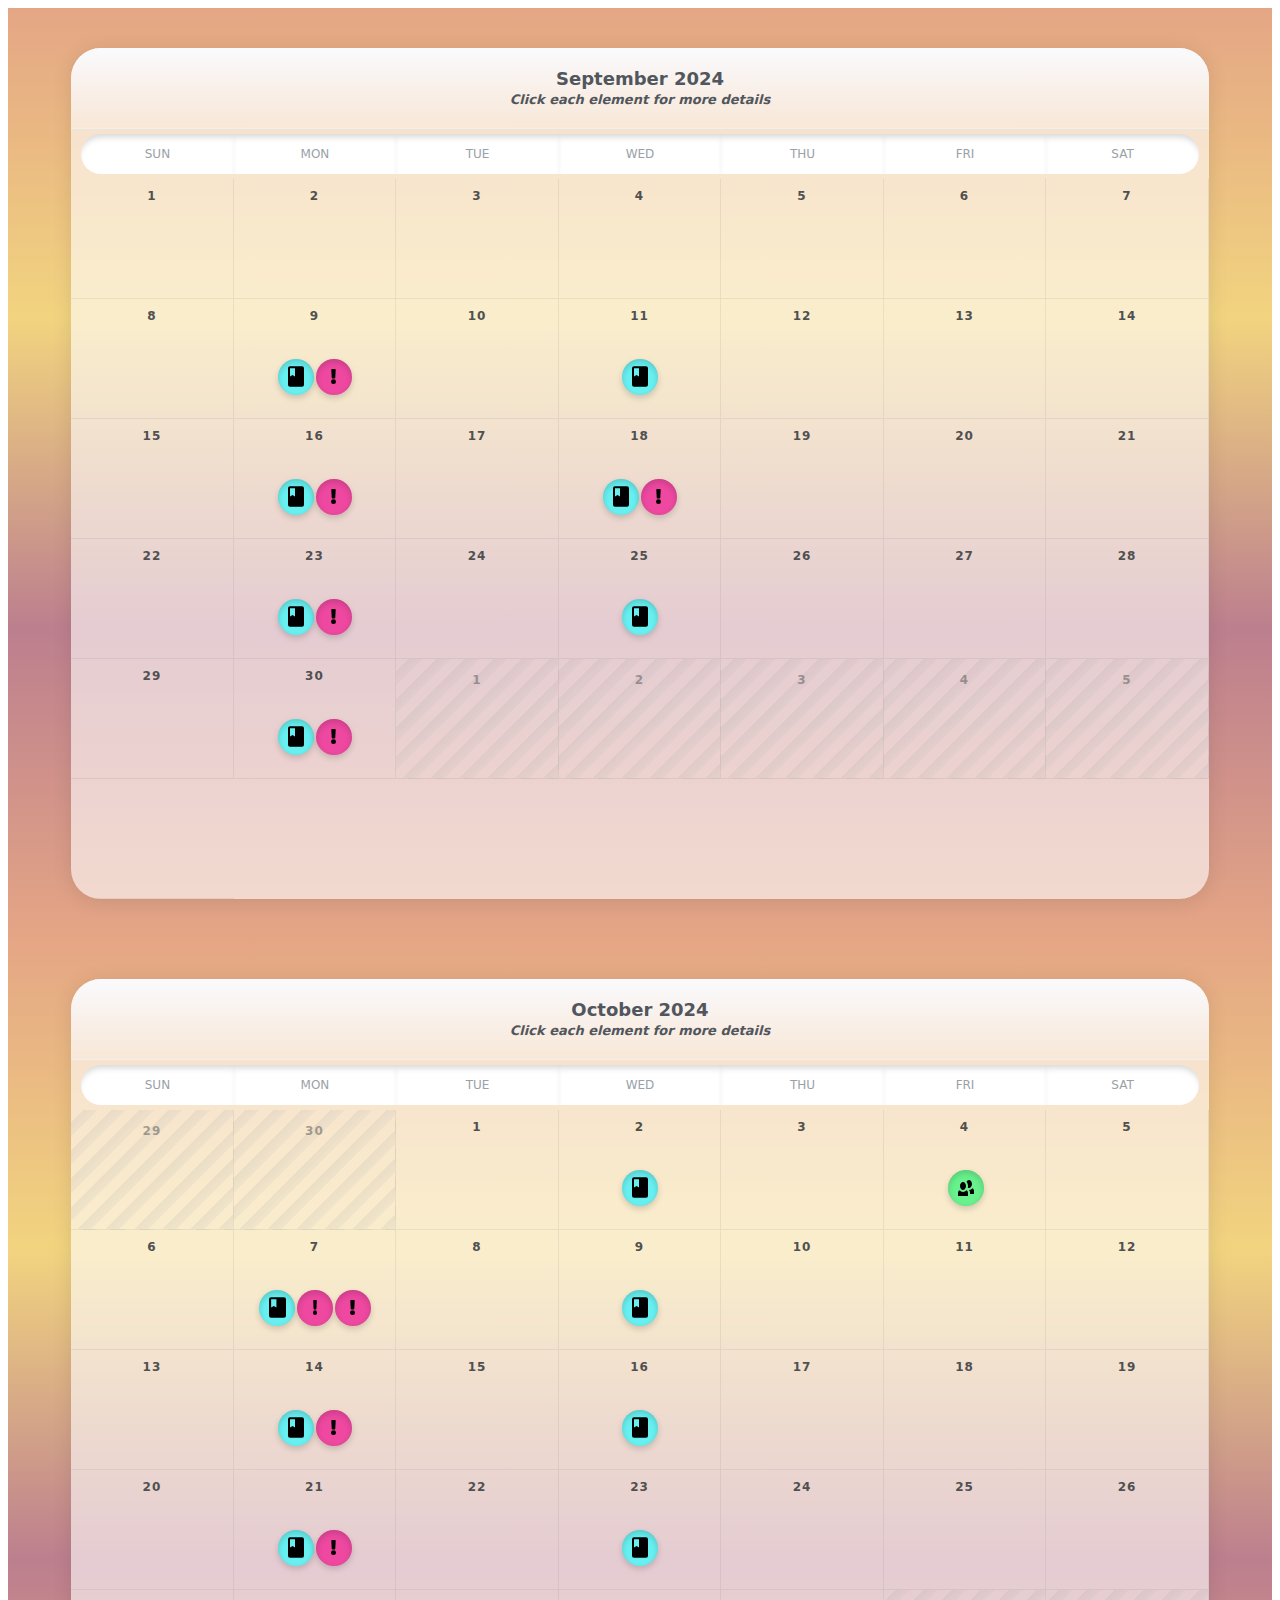
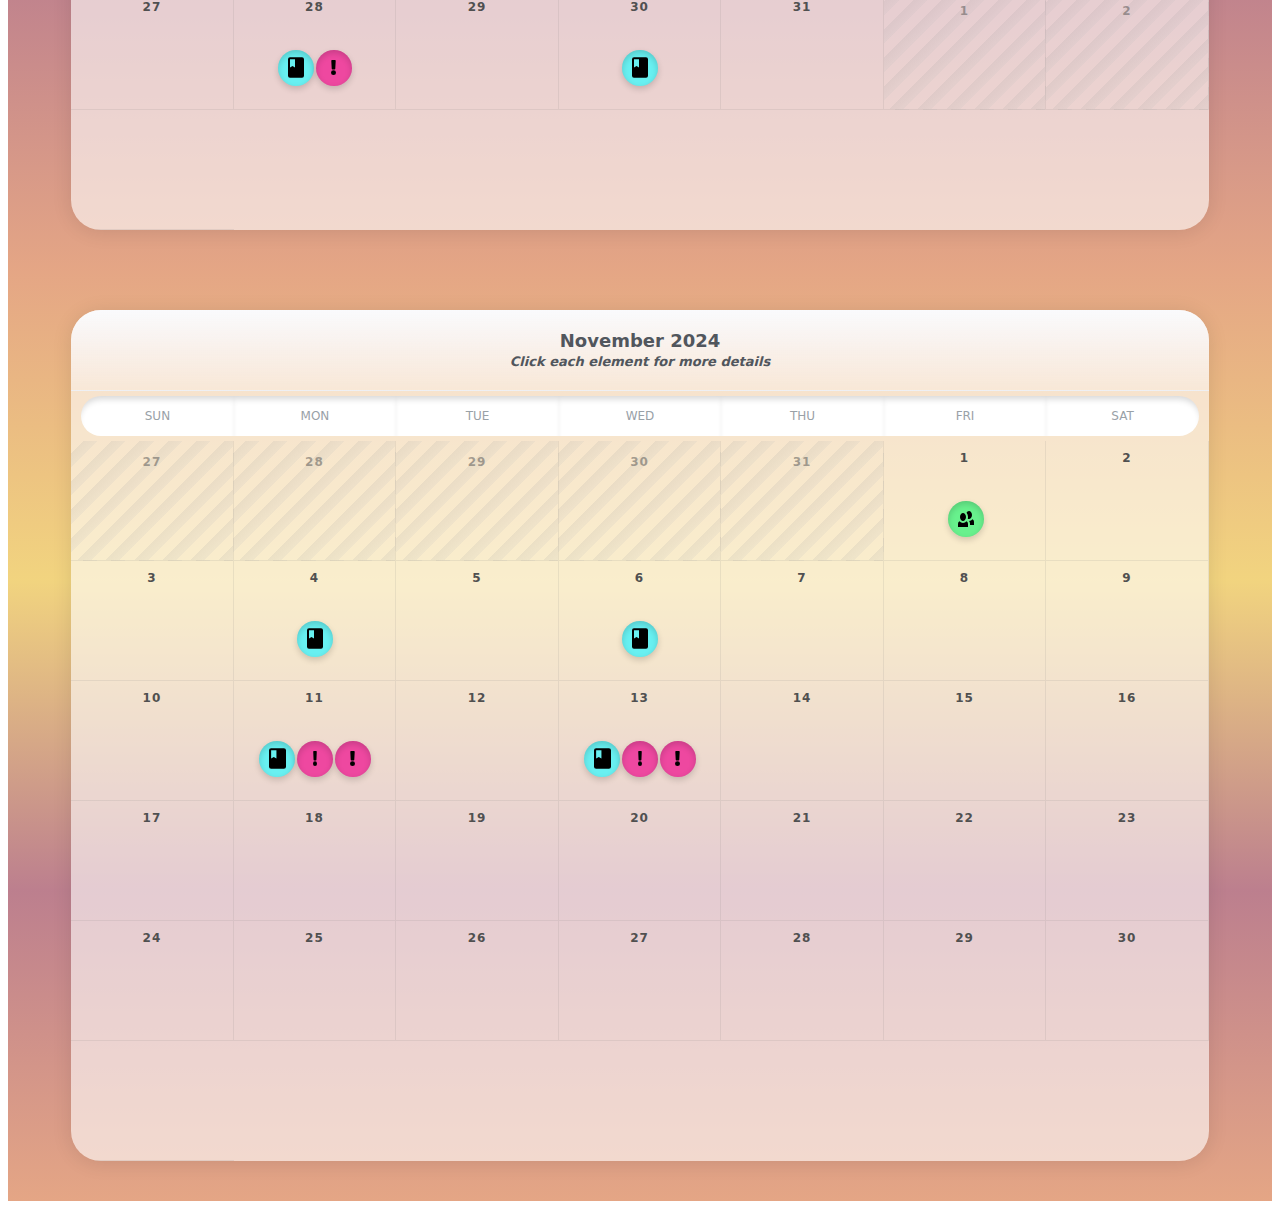
==== index.html @ 5eca6fd7 "Update index.html" ====
<!doctype html>
<html lang="en">
<head>
<meta charset="utf-8" name="viewport" content="width=device-width, initial-scale=1.0">
<title>FASH 100MW - Fall 2024</title>
<link href="Fall2024.css" rel="stylesheet" type="text/css">
<script>
    $(document).ready(function(){
        $('#class1').click(function(){
			$('#modal-title').load('templates/Title_01.html');
			$('#modal-body').load('templates/Class01_Content.html');
            $('#myModal').modal('show');
        });
		$('#class2').click(function(){
			$('#modal-title').load('templates/Title_02.html');
			$('#modal-body').load('templates/Class02_Content.html');
            $('#myModal').modal('show');
        });
		$('#class3').click(function(){
			$('#modal-title').load('templates/Title_03.html');
			$('#modal-body').load('templates/Class03_Content.html');
            $('#myModal').modal('show');
        });
		$('#class4').click(function(){
			$('#modal-title').load('templates/Title_04.html');
			$('#modal-body').load('templates/Class04_Content.html');
            $('#myModal').modal('show');
        });
		$('#class5').click(function(){
			$('#modal-title').load('templates/Title_05.html');
			$('#modal-body').load('templates/Class05_Content.html');
            $('#myModal').modal('show');
        });
		$('#class6').click(function(){
			$('#modal-title').load('templates/Title_06.html');
			$('#modal-body').load('templates/Class06_Content.html');
            $('#myModal').modal('show');
        });
		$('#class7').click(function(){
			$('#modal-title').load('templates/Title_07.html');
			$('#modal-body').load('templates/Class07_Content.html');
            $('#myModal').modal('show');
        });
		$('#class8').click(function(){
			$('#modal-title').load('templates/Title_08.html');
			$('#modal-body').load('templates/Class08_Content.html');
            $('#myModal').modal('show');
        });
		$('#class9').click(function(){
			$('#modal-title').load('templates/Title_09.html');
			$('#modal-body').load('templates/Class09_Content.html');
            $('#myModal').modal('show');
        });
		$('#class10').click(function(){
			$('#modal-title').load('templates/Title_10.html');
			$('#modal-body').load('templates/Class10_Content.html');
            $('#myModal').modal('show');
        });
		$('#class11').click(function(){
			$('#modal-title').load('templates/Title_11.html');
			$('#modal-body').load('templates/Class11_Content.html');
            $('#myModal').modal('show');
        });
		$('#class12').click(function(){
			$('#modal-title').load('templates/Title_12.html');
			$('#modal-body').load('templates/Class12_Content.html');
            $('#myModal').modal('show');
        });
		$('#class13').click(function(){
			$('#modal-title').load('templates/Title_13.html');
			$('#modal-body').load('templates/Class13_Content.html');
            $('#myModal').modal('show');
        });
		$('#class14').click(function(){
			$('#modal-title').load('templates/Title_14.html');
			$('#modal-body').load('templates/Class14_Content.html');
            $('#myModal').modal('show');
        });
		$('#class15').click(function(){
			$('#modal-title').load('templates/Title_15.html');
			$('#modal-body').load('templates/Class15_Content.html');
            $('#myModal').modal('show');
        });
		$('#class16').click(function(){
			$('#modal-title').load('templates/Title_16.html');
			$('#modal-body').load('templates/Class16_Content.html');
            $('#myModal').modal('show');
        });
		$('#class17').click(function(){
			$('#modal-title').load('templates/Title_17.html');
			$('#modal-body').load('templates/Class17_Content.html');
            $('#myModal').modal('show');
        });
		$('#class18').click(function(){
			$('#modal-title').load('templates/Title_18.html');
			$('#modal-body').load('templates/Class18_Content.html');
            $('#myModal').modal('show');
        });
		$('#class19').click(function(){
			$('#modal-title').load('templates/Title_19.html');
			$('#modal-body').load('templates/Class19_Content.html');
            $('#myModal').modal('show');
        });
		$('#class20').click(function(){
			$('#modal-title').load('templates/Title_20.html');
			$('#modal-body').load('templates/Class20_Content.html');
            $('#myModal').modal('show');
        });
    });

	// When the user clicks on div, open the popup
function openPopup(id) {
  var popup = document.getElementById(id);
  popup.classList.toggle("show");
}
</script>

</head>

<body>
<div class="body">
<div class="calendar-container">
<div class="calendar-header">
<h1>September 2024</h1>
<em>Click each element for more details</em></div>
<div class="calendar">
<!--days of the week---> 
<span class="day-name-left">Sun</span> 
<span class="day-name">Mon</span> 
<span class="day-name">Tue</span> 
<span class="day-name">Wed</span> 
<span class="day-name">Thu</span> 
<span class="day-name">Fri</span> 
<span class="day-name-right">Sat</span> 
<!--disabled dates--->
<!--active dates--->
<div class="day" style="grid-column: 1; grid-row: 2;">1</div>
<div class="day" style="grid-column: 2; grid-row: 2;">2</div>
<div class="day" style="grid-column: 3; grid-row: 2;">3</div>
<div class="day" style="grid-column: 4; grid-row: 2;">4</div>
<div class="day" style="grid-column: 5; grid-row: 2;">5</div>
<div class="day" style="grid-column: 6; grid-row: 2;">6</div>
<div class="day" style="grid-column: 7; grid-row: 2;">7</div>
<div class="day" style="grid-column: 1; grid-row: 3;">8</div>
<div class="day" style="grid-column: 2; grid-row: 3;">9</div>
<div class="day" style="grid-column: 3; grid-row: 3;">10</div>
<div class="day" style="grid-column: 4; grid-row: 3;">11</div>
<div class="day" style="grid-column: 5; grid-row: 3;">12</div>
<div class="day" style="grid-column: 6; grid-row: 3;">13</div>
<div class="day" style="grid-column: 7; grid-row: 3;">14</div>
<div class="day" style="grid-column: 1; grid-row: 4;">15</div>
<div class="day" style="grid-column: 2; grid-row: 4;">16</div>
<div class="day" style="grid-column: 3; grid-row: 4;">17</div>
<div class="day" style="grid-column: 4; grid-row: 4;">18</div>
<div class="day" style="grid-column: 5; grid-row: 4;">19</div>
<div class="day" style="grid-column: 6; grid-row: 4;">20</div>
<div class="day" style="grid-column: 7; grid-row: 4;">21</div>
<div class="day" style="grid-column: 1; grid-row: 5;">22</div>
<div class="day" style="grid-column: 2; grid-row: 5;">23</div>
<div class="day" style="grid-column: 3; grid-row: 5;">24</div>
<div class="day" style="grid-column: 4; grid-row: 5;">25</div>
<div class="day" style="grid-column: 5; grid-row: 5;">26</div>
<div class="day" style="grid-column: 6; grid-row: 5;">27</div>
<div class="day" style="grid-column: 7; grid-row: 5;">28</div>
<div class="day" style="grid-column: 1; grid-row: 6;">29</div>
<div class="day" style="grid-column: 2; grid-row: 6;">30</div>
<!--disabled dates--->
<div class="day--disabled" style="grid-column: 3; grid-row: 6;">1</div>
<div class="day--disabled" style="grid-column: 4; grid-row: 6;">2</div>
<div class="day--disabled" style="grid-column: 5; grid-row: 6;">3</div>
<div class="day--disabled" style="grid-column: 6; grid-row: 6;">4</div>
<div class="day--disabled" style="grid-column: 7; grid-row: 6;">5</div>
<!---extra space--->
<div class="day" style="grid-column: 1; grid-row: 7; border-right: none;"></div>

<!--EXTRA HELPS-->
<!--End EXTRA HELPS-->
	
<!--CLASS Buttons--->
<!--Class ONE DIV--->
<div style="grid-column: 2 / span 1; grid-row: 3; display: flex; justify-content: center">
<div class="button-div">
	<button class="button-class" id="class1">
	<img class="book" src="Icon material-class.svg" alt="classInfo">
	</button>
	</div>
<div class="popup" onclick="openPopup('assignPQA')">
	<button class="button-remind">
	<img  class="exclaim" src="Icon awesome-exclamation.svg" alt="reminder">
	</button>
	<span class="popuptext" id="assignPQA">Complete PQA
</span>
	</div>
</div>
<!--Class TWO DIV--->
<div style="grid-column: 4 / span 1; grid-row: 3; display: flex; justify-content: center">
  <div class="button-div">
    <button class="button-class" id="class2">
      <img class="book" src="Icon material-class.svg" alt="classInfo">
      </button>
  </div>
</div>
<!--Class THREE DIV--->
<div style="grid-column: 2 / span 1; grid-row: 4; display: flex; justify-content: center">
  <div class="button-div">
    <button class="button-class" id="class3">
      <img class="book" src="Icon material-class.svg" alt="classInfo">
      </button>
  </div>
  <div class="popup">
	<button class="button-remind" onclick="openPopup('assign01')">
	<img  class="exclaim" src="Icon awesome-exclamation.svg" alt="reminder">
	</button>
	<span class="popuptext" id="assign01">Sewing Machine Test Due by EoD
</span>
	</div>
</div>
<!--Class FOUR DIV--->
<div style="grid-column: 4 / span 1; grid-row: 4; display: flex; justify-content: center">
  <div class="button-div">
    <button class="button-class" id="class4">
      <img class="book" src="Icon material-class.svg" alt="classInfo">
      </button>
  </div>
	<div class="popup">
	<button class="button-remind" onclick="openPopup('assign02')">
	<img  class="exclaim" src="Icon awesome-exclamation.svg" alt="reminder">
	</button>
	<span class="popuptext" id="assign02">Sample Check-in due at start of class
</span>
	</div>
</div>
<!--Class FIVE DIV--->
<div style="grid-column: 2 / span 1; grid-row: 5; display: flex; justify-content: center">
  <div class="button-div">
    <button class="button-class" id="class5">
      <img class="book" src="Icon material-class.svg" alt="classInfo">
      </button>
  </div>
	<div class="popup">
	<button class="button-remind" onclick="openPopup('assign03')">
	<img  class="exclaim" src="Icon awesome-exclamation.svg" alt="reminder">
	</button>
	<span class="popuptext" id="assign03">Sample Check-in due at start of class
</span>
	</div>
</div>
<!--Class SIX DIV--->
<div style="grid-column: 4 / span 1; grid-row: 5; display: flex; justify-content: center">
  <div class="button-div">
    <button class="button-class" id="class6">
      <img class="book" src="Icon material-class.svg" alt="classInfo">
      </button>
  </div>
</div>

<!--Class SEVEN DIV--->
<div style="grid-column: 2 / span 1; grid-row: 6; display: flex; justify-content: center">
  <div class="button-div">
    <button class="button-class" id="class7">
      <img class="book" src="Icon material-class.svg" alt="classInfo">
      </button>
  </div>
	<div class="popup">
	<button class="button-remind" onclick="openPopup('assign04')">
	<img  class="exclaim" src="Icon awesome-exclamation.svg" alt="reminder">
	</button>
	<span class="popuptext" id="assign04">Sample Check-in due at start of class
</span>
	</div>
</div>
<!--CLASS POPUPS--->
<!-- Modal HTML -->
    <div id="myModal" class="modal" tabindex="-1">
        <div class="modal-dialog">
            <div class="modal-content">
                <div class="modal-header">
                    <button type="button" class="close" data-dismiss="modal">&times;</button>
					<h4 id="modal-title" class="modal-title"></h4>
                </div>
                <div id="modal-body" class="modal-body">
                </div>
		<div id="modal-footer" class="modal-footer">
                </div>
            </div>
        </div>
    </div>

</div>
</div>
</div>
<div class="body">
<div class="calendar-container">
<div class="calendar-header">
<h1>October 2024</h1>
<em>Click each element for more details</em></div>
<div class="calendar">
<!--days of the week---> 
<span class="day-name-left">Sun</span> 
<span class="day-name">Mon</span> 
<span class="day-name">Tue</span> 
<span class="day-name">Wed</span> 
<span class="day-name">Thu</span> 
<span class="day-name">Fri</span> 
<span class="day-name-right">Sat</span> 
<!--disabled dates--->
<div class="day--disabled" style="grid-column: 1; grid-row: 2;">29</div>
<div class="day--disabled" style="grid-column: 2; grid-row: 2;">30</div>
<!--active dates--->
<div class="day" style="grid-column: 3; grid-row: 2;">1</div>
<div class="day" style="grid-column: 4; grid-row: 2;">2</div>
<div class="day" style="grid-column: 5; grid-row: 2;">3</div>
<div class="day" style="grid-column: 6; grid-row: 2;">4</div>
<div class="day" style="grid-column: 7; grid-row: 2;">5</div>
<div class="day" style="grid-column: 1; grid-row: 3;">6</div>
<div class="day" style="grid-column: 2; grid-row: 3;">7</div>
<div class="day" style="grid-column: 3; grid-row: 3;">8</div>
<div class="day" style="grid-column: 4; grid-row: 3;">9</div>
<div class="day" style="grid-column: 5; grid-row: 3;">10</div>
<div class="day" style="grid-column: 6; grid-row: 3;">11</div>
<div class="day" style="grid-column: 7; grid-row: 3;">12</div>
<div class="day" style="grid-column: 1; grid-row: 4;">13</div>
<div class="day" style="grid-column: 2; grid-row: 4;">14</div>
<div class="day" style="grid-column: 3; grid-row: 4;">15</div>
<div class="day" style="grid-column: 4; grid-row: 4;">16</div>
<div class="day" style="grid-column: 5; grid-row: 4;">17</div>
<div class="day" style="grid-column: 6; grid-row: 4;">18</div>
<div class="day" style="grid-column: 7; grid-row: 4;">19</div>
<div class="day" style="grid-column: 1; grid-row: 5;">20</div>
<div class="day" style="grid-column: 2; grid-row: 5;">21</div>
<div class="day" style="grid-column: 3; grid-row: 5;">22</div>
<div class="day" style="grid-column: 4; grid-row: 5;">23</div>
<div class="day" style="grid-column: 5; grid-row: 5;">24</div>
<div class="day" style="grid-column: 6; grid-row: 5;">25</div>
<div class="day" style="grid-column: 7; grid-row: 5;">26</div>
<div class="day" style="grid-column: 1; grid-row: 6;">27</div>
<div class="day" style="grid-column: 2; grid-row: 6;">28</div>
<div class="day" style="grid-column: 3; grid-row: 6;">29</div>
<div class="day" style="grid-column: 4; grid-row: 6;">30</div>
<div class="day" style="grid-column: 5; grid-row: 6;">31</div>
<!--disabled dates--->
<div class="day--disabled" style="grid-column: 6; grid-row: 6;">1</div>
<div class="day--disabled" style="grid-column: 7; grid-row: 6;">2</div>
<!---extra space--->
<div class="day" style="grid-column: 1; grid-row: 7; border-right: none;"></div>
<!--EXTRA HELPS-->
<!--Extra Help One--->
<div style="grid-column: 6 / span 1; grid-row: 2; display: flex; justify-content: center">
  <div class="popup">
	<button class="button-help" onclick="openPopup('help01')">
	<img class="people" src="Icon open-people.svg" alt="extra help">
	</button>
	<span class="popuptext" id="help01">Extra Help Eckburg Room 301 10am-12pm
</span>
	</div>
</div>
<!--End EXTRA HELPS-->

<!--CLASS BARS--->
<!--Class EIGHT DIV--->
<div style="grid-column: 4 / span 1; grid-row: 2; display: flex; justify-content: center">
  <div class="button-div">
    <button class="button-class" id="class8">
      <img class="book" src="Icon material-class.svg" alt="classInfo">
      </button>
  </div>

</div>
<!--Class NINE DIV--->
<div style="grid-column: 2 / span 1; grid-row: 3; display: flex; justify-content: center">
  <div class="button-div">
    <button class="button-class" id="class9">
      <img class="book" src="Icon material-class.svg" alt="classInfo">
      </button>
  </div>
	<div class="popup">
	<button class="button-remind" onclick="openPopup('assign05')">
	<img  class="exclaim" src="Icon awesome-exclamation.svg" alt="reminder">
	</button>
	<span class="popuptext" id="assign05">Skirt Critique during class
</span>
	</div>
	<div class="popup">
	<button class="button-remind" onclick="openPopup('assign06')">
	<img  class="exclaim" src="Icon awesome-exclamation.svg" alt="reminder">
	</button>
	<span class="popuptext" id="assign06">Skirt Construction due by EOD via Blackboard
</span>
	</div>
</div>
<!--Class TEN DIV--->
<div style="grid-column: 4 / span 1; grid-row: 3; display: flex; justify-content: center">
  <div class="button-div">
    <button class="button-class" id="class10">
      <img class="book" src="Icon material-class.svg" alt="classInfo">
      </button>
  </div>
	
</div>
<!--Class ELEVEN DIV--->
<div style="grid-column: 2 / span 1; grid-row: 4; display: flex; justify-content: center">
  <div class="button-div">
    <button class="button-class" id="class11">
      <img class="book" src="Icon material-class.svg" alt="classInfo">
      </button>
  </div>
	<div class="popup">
	<button class="button-remind" onclick="openPopup('assign07')">
	<img  class="exclaim" src="Icon awesome-exclamation.svg" alt="reminder">
	</button>
	<span class="popuptext" id="assign07">Sample Check-in due at start of class
</span>
	</div>
</div>
<!--Class TWELVE DIV--->
<div style="grid-column: 4 / span 1; grid-row: 4; display: flex; justify-content: center">
  <div class="button-div">
    <button class="button-class" id="class12">
      <img class="book" src="Icon material-class.svg" alt="classInfo">
      </button>
  </div>
</div>

<!--Class THIRTEEN DIV--->
<div style="grid-column: 2 / span 1; grid-row: 5; display: flex; justify-content: center">
  <div class="button-div">
    <button class="button-class" id="class13">
      <img class="book" src="Icon material-class.svg" alt="classInfo">
      </button>
  </div>
	<div class="popup">
	<button class="button-remind" onclick="openPopup('assign08')">
	<img  class="exclaim" src="Icon awesome-exclamation.svg" alt="reminder">
	</button>
	<span class="popuptext" id="assign08">Sample Check-in due at start of class
</span>
	</div>
</div>
<!--Class FOURTEEN DIV--->
<div style="grid-column: 4 / span 1; grid-row: 5; display: flex; justify-content: center">
  <div class="button-div">
    <button class="button-class" id="class14">
      <img class="book" src="Icon material-class.svg" alt="classInfo">
      </button>
  </div>
</div>
<!--Class FIFTEEN DIV--->
<div style="grid-column: 2 / span 1; grid-row: 6; display: flex; justify-content: center">
  <div class="button-div">
    <button class="button-class" id="class15">
      <img class="book" src="Icon material-class.svg" alt="classInfo">
      </button>
  </div>
	<div class="popup">
	<button class="button-remind" onclick="openPopup('assign09')">
	<img  class="exclaim" src="Icon awesome-exclamation.svg" alt="reminder">
	</button>
	<span class="popuptext" id="assign09">Sample Check-in due at start of class
</span>
	</div>
</div>
<!--Class SIXTEEN DIV--->
<div style="grid-column: 4 / span 1; grid-row: 6; display: flex; justify-content: center">
  <div class="button-div">
    <button class="button-class" id="class16">
      <img class="book" src="Icon material-class.svg" alt="classInfo">
      </button>
  </div>
	
</div>
<!---End CLASS BARS--->
	

</div>
</div>
</div>
<div class="body">
<div class="calendar-container">
<div class="calendar-header">
<h1>November 2024</h1>
<em>Click each element for more details</em></div>
<!--days of the week---> 
<div class="calendar">
<span class="day-name-left">Sun</span> 
<span class="day-name">Mon</span> 
<span class="day-name">Tue</span> 
<span class="day-name">Wed</span> 
<span class="day-name">Thu</span> 
<span class="day-name">Fri</span> 
<span class="day-name-right">Sat</span> 
<!--disabled dates--->
<div class="day--disabled" style="grid-column: 1; grid-row: 2;">27</div>
<div class="day--disabled" style="grid-column: 2; grid-row: 2;">28</div>
<div class="day--disabled" style="grid-column: 3; grid-row: 2;">29</div>
<div class="day--disabled" style="grid-column: 4; grid-row: 2;">30</div>
<div class="day--disabled" style="grid-column: 5; grid-row: 2;">31</div>
<!--active dates--->
<div class="day" style="grid-column: 6; grid-row: 2;">1</div>
<div class="day" style="grid-column: 7; grid-row: 2;">2</div>
<div class="day" style="grid-column: 1; grid-row: 3;">3</div>
<div class="day" style="grid-column: 2; grid-row: 3;">4</div>
<div class="day" style="grid-column: 3; grid-row: 3;">5</div>
<div class="day" style="grid-column: 4; grid-row: 3;">6</div>
<div class="day" style="grid-column: 5; grid-row: 3;">7</div>
<div class="day" style="grid-column: 6; grid-row: 3;">8</div>
<div class="day" style="grid-column: 7; grid-row: 3;">9</div>
<div class="day" style="grid-column: 1; grid-row: 4;">10</div>
<div class="day" style="grid-column: 2; grid-row: 4;">11</div>
<div class="day" style="grid-column: 3; grid-row: 4;">12</div>
<div class="day" style="grid-column: 4; grid-row: 4;">13</div>
<div class="day" style="grid-column: 5; grid-row: 4;">14</div>
<div class="day" style="grid-column: 6; grid-row: 4;">15</div>
<div class="day" style="grid-column: 7; grid-row: 4;">16</div>
<div class="day" style="grid-column: 1; grid-row: 5;">17</div>
<div class="day" style="grid-column: 2; grid-row: 5;">18</div>
<div class="day" style="grid-column: 3; grid-row: 5;">19</div>
<div class="day" style="grid-column: 4; grid-row: 5;">20</div>
<div class="day" style="grid-column: 5; grid-row: 5;">21</div>
<div class="day" style="grid-column: 6; grid-row: 5;">22</div>
<div class="day" style="grid-column: 7; grid-row: 5;">23</div>
<div class="day" style="grid-column: 1; grid-row: 6;">24</div>
<div class="day" style="grid-column: 2; grid-row: 6;">25</div>
<div class="day" style="grid-column: 3; grid-row: 6;">26</div>
<div class="day" style="grid-column: 4; grid-row: 6;">27</div>
<div class="day" style="grid-column: 5; grid-row: 6;">28</div>
<div class="day" style="grid-column: 6; grid-row: 6;">29</div>
<div class="day" style="grid-column: 7; grid-row: 6;">30</div>
<!--disabled dates--->
<!---extra space--->
<div class="day" style="grid-column: 1; grid-row: 7; border-right: none;"></div>
<!--EXTRA HELPS-->
<!--Extra Help Two--->
<div style="grid-column: 6 / span 1; grid-row: 2; display: flex; justify-content: center">
  <div class="popup">
	<button class="button-help" onclick="openPopup('help02')">
	<img class="people" src="Icon open-people.svg" alt="extra help">
	</button>
	<span class="popuptext" id="help02">Extra Help Eckburg Room 301 10am-12pm
</span>
	</div>
</div>
<!--End EXTRA HELPS-->
	
<!--CLASS BARS--->
<!--Class SEVENTEEN DIV--->
<div style="grid-column: 2 / span 1; grid-row: 3; display: flex; justify-content: center">
  <div class="button-div">
    <button class="button-class" id="class17">
      <img class="book" src="Icon material-class.svg" alt="classInfo">
      </button>
  </div>
	
</div>
<!--Class EIGHTEEN DIV--->
<div style="grid-column: 4 / span 1; grid-row: 3; display: flex; justify-content: center">
  <div class="button-div">
    <button class="button-class" id="class18">
      <img class="book" src="Icon material-class.svg" alt="classInfo">
      </button>
  </div>
	
</div>
<!--Class NINETEEN DIV--->
<div style="grid-column: 2 / span 1; grid-row: 4; display: flex; justify-content: center">
  <div class="button-div">
    <button class="button-class" id="class19">
      <img class="book" src="Icon material-class.svg" alt="classInfo">
      </button>
  </div>
	<div class="popup">
	<button class="button-remind" onclick="openPopup('assign13')">
	<img  class="exclaim" src="Icon awesome-exclamation.svg" alt="reminder">
	</button>
	<span class="popuptext" id="assign13">Garment Critique during class
</span>
	</div>
	<div class="popup">
	<button class="button-remind" onclick="openPopup('assign14')">
	<img  class="exclaim" src="Icon awesome-exclamation.svg" alt="reminder">
	</button>
	<span class="popuptext" id="assign14">Garment Construction due by EOD via Blackboard
</span>
	</div>
</div>
<!--Class TWENTY DIV--->
<div style="grid-column: 4 / span 1; grid-row: 4; display: flex; justify-content: center">
  <div class="button-div">
    <button class="button-class" id="class20">
      <img class="book" src="Icon material-class.svg" alt="classInfo">
      </button>
  </div>
	<div class="popup">
	<button class="button-remind" onclick="openPopup('assign15')">
	<img  class="exclaim" src="Icon awesome-exclamation.svg" alt="reminder">
	</button>
	<span class="popuptext" id="assign15">Knit Shirt Review due by end of class
</span>
	</div>
	<div class="popup">
	<button class="button-remind" onclick="openPopup('assign16')">
	<img  class="exclaim" src="Icon awesome-exclamation.svg" alt="reminder">
	</button>
	<span class="popuptext" id="assign16">Best Work Submission due by EOD via Dropbox
</span>
	</div>
</div>  
	
<!--ClassBar END---> 
</div>
</div>
</div>
<script src="https://cdn.jsdelivr.net/npm/bootstrap@5.0.2/dist/js/bootstrap.bundle.min.js" integrity="sha384-MrcW6ZMFYlzcLA8Nl+NtUVF0sA7MsXsP1UyJoMp4YLEuNSfAP+JcXn/tWtIaxVXM" crossorigin="anonymous"></script>
	</body>
</html>
---- Fall2024.css ----
@charset "utf-8";
.body {
	width: 100%; 
	height: 100%; 
	background: linear-gradient(rgba(202,77,12,0.5), rgba(228,169,0,0.5),rgba(122,0,30,0.5), rgba(202,77,12,0.5)); 
	padding: 40px 0; 
	font-family: 'Segoe', 'Segoe UI', 'DejaVu Sans', 'Trebuchet MS', 'Verdana', 'sans-serif'; 
	color: #51565d;
	margin: 0;
	position: relative;
}

.calendar-container {
	width: 90%;
	margin: auto;
	overflow: hidden;
	box-shadow: 0 2px 20px rgba(0, 0, 0, 0.1); 
	border-radius: 30px;
	background: rgba(255,255,255,0.6);
	max-width: 1200px;
}

.calendar-header {
	text-align: center;
	padding: 20px 0;
	background: linear-gradient(to bottom, rgba(250, 251, 253,1) ,rgba(255,255,255,0.2));
	border-bottom: 1px solid rgba(166, 168, 179, 0.12);
}

h1 {
	margin: 0; 
	font-size: 18px;
}

em {
	margin: 5px 0 0 0; 
	font-size: 13px; 
	font-weight: 600; 
	color: rgba(#51565d, .4);
}
.calendar {
	display: grid; 
	grid-template-columns: repeat(7, 1fr);
	grid-template-rows: 50px; 
	grid-auto-rows: 120px;
	overflow: auto;
}

.day-name-left{
	font-size: 12px; 
	text-transform: uppercase; 
	color: #99a1a7; 
	text-align: center;
	background-color: white;
	border-radius: 30px 0 0 30px;
	margin: 5px 0 5px 10px;
	line-height: 40px; 
	font-weight: 500;
	box-shadow: inset 0px 6px 6px -3px rgba(0,0,0,0.16);
}
.day-name-right {
	font-size: 12px; 
	text-transform: uppercase; 
	color: #99a1a7; 
	text-align: center; 
	background-color: white;
	border-radius: 0 30px 30px 0;
	margin: 5px 10px 5px 0;
	line-height: 40px; 
	font-weight: 500;
	box-shadow: inset 0px 6px 6px -3px rgba(0,0,0,0.16);
}
.day-name {
	font-size: 12px; 
	text-transform: uppercase; 
	color: #99a1a7; 
	text-align: center; 
	background-color: white;
	margin: 5px 0 5px 0;
	line-height: 40px; 
	font-weight: 500;
	box-shadow: inset 0px 6px 6px -3px rgba(0,0,0,0.16);
}
.day--disabled {
	border-bottom: 1px solid rgba(112,112,112, 0.12); 
	border-right: 1px solid rgba(112,112,112, 0.12); 
	text-align: center; 
	padding: 14px 20px; 
	letter-spacing: 1px; 
	font-size: 12px; 
	font-weight: bold;
	box-sizing: border-box; 
	position: relative; 
	color: rgba(80,80,80,0.5);
	pointer-events: none; 
	z-index: 1; background-image: repeating-linear-gradient(-45deg,
  rgba(188,188,188,0.15),
  rgba(158,158,158,0.15) 10px,
  rgba(255,255,255,0) 10px,
  rgba(255,255,255,0) 20px); 
	cursor: not-allowed;
}
.day {
	border-bottom: 1px solid rgba(112,112,112, 0.12); 
	border-right: 1px solid rgba(112,112,112, 0.12); 
	text-align: center; 
	padding: 10px 20px; 
	letter-spacing: 1px; 
	font-size: 12px;
	font-weight: bold;
	box-sizing: border-box; 
	color: rgba(80,80,80,1); 
	position: relative; 
	pointer-events: none; 
	z-index: 1;
}
h3 {
	margin: 0; 
	font-size: 16px; 
	color: rgba(0,0,0,0.5);
}
.class--bar {
	border-left-width: 3px; 
	padding: 8px 12px; 
	margin: 10px; 
	border-left-style: solid; 
	font-size: 14px; 
	position: relative; 
	border-left-color: #009E5C; 
	background: #B2D3BA; 
	align-self: center; 
	color:  #009E5C; 
	margin-top: -5px;
}

.book {
   display: block;
  width: 70%;
  margin: auto;
    }

.exclaim{
	display: block;
  width: 20%;
  margin: auto;
}

.people{
	display: block;
  width: 70%;
  margin: auto;
}

.button-div{
	height:0;
	width:22%;
	padding-bottom:22%;
	top: 50%;
	position: relative;
	 display: inline-block;
  -webkit-user-select: none;
  -moz-user-select: none;
  -ms-user-select: none;
  user-select: none;
}
.popup {
	height:0;
	width:22%;
	padding-bottom:22%;
	margin-left: 2px;
	top: 50%;
  position: relative;
  display: inline-block;
  cursor: pointer;
  -webkit-user-select: none;
  -moz-user-select: none;
  -ms-user-select: none;
  user-select: none;
}
.button-class{
	height: 100%;
	width: 100%;
    background-color: rgba(104, 240, 241, 1.0);
	border-radius: 50%;
	box-shadow: inset 0px 3px 6px 0px rgba(0,0,0,0.16), 0px 3px 6px 0px rgba(0,0,0,0.16);
	float: left;
	display: flex;
	justify-content: center;
	border: none;
	position: absolute;
	transition-duration: 0.2s;
	cursor: pointer;
}
.button-class:hover{
	background-color: #40AAD7;
}
.button-remind{
	height: 100%;
	width: 100%;
    background-color: rgba(238,72,160, 1.0);
	border-radius: 50%;
	box-shadow: inset 0px 3px 6px 0px rgba(0,0,0,0.16), 0px 3px 6px 0px rgba(0,0,0,0.16);
	float: left;
	display: flex;
	justify-content: center;
	border: none;
	position: absolute;
	transition-duration: 0.2s;
	cursor: pointer;
}
.button-remind:hover{
	background-color: #F01444;
}
.button-help{
	height: 100%;
	width: 100%;
    background-color: rgba(104,241,141, 1.0);
	border-radius: 50%;
	box-shadow: inset 0px 3px 6px 0px rgba(0,0,0,0.16), 0px 3px 6px 0px rgba(0,0,0,0.16);
	float: left;
	display: flex;
	justify-content: center;
	border: none;
	position: absolute;
	transition-duration: 0.2s;
	cursor: pointer;
}
.button-help:hover{
	background-color: #03BC35;
}

/* The Modal (background) */
.modal {
    display: none; /* Hidden by default */
    position: fixed; /* Stay in place */
    z-index: 10; /* Sit on top */
    padding-top: 100px; /* Location of the box */
    left: 0;
    top: 0;
    width: 100%; /* Full width */
    height: 100%; /* Full height */
    overflow: auto; /* Enable scroll if needed */
    background-color: rgb(0,0,0); /* Fallback color */
    background-color: rgba(0,0,0,0.4); /* Black w/ opacity */
	
}
/* Important part */
.modal-dialog{
    overflow-y: initial !important
}
/* Modal Content */
.modal-content {
    position: relative;
    background-color: #fefefe;
    margin: auto;
    padding: 0;
    border: 1px solid #888;
    width: 60vw;
	height: 60vh;
    box-shadow: 0 4px 8px 0 rgba(0,0,0,0.2),0 6px 20px 0 rgba(0,0,0,0.19);
    -webkit-animation-name: animatetop;
    -webkit-animation-duration: 0.4s;
    animation-name: animatetop;
    animation-duration: 0.4s;
	border-radius: 30px;
}

/* Add Animation */
@-webkit-keyframes animatetop {
    from {top:-300px; opacity:0}
    to {top:0; opacity:1}
}

@keyframes animatetop {
    from {top:-300px; opacity:0}
    to {top:0; opacity:1}
}

/* The Close Button */
.close {
    color: rgba(61,61,61,1.00);
    font-size: 28px;
    font-weight: bold;
	top: 50%;
	-ms-transform: translateY(50%);
  transform: translateY(50%);
	float: right;	
}

.close:hover,
.close:focus {
    color: #000;
    text-decoration: none;
    cursor: pointer;
}

.modal-header {
    padding: 2px 16px;
    color: rgba(61,61,61,1.00);
	border-radius: 30px 30px 0 0;
}

.modal-body {
	height: 45vh;
	padding: 0 16px 0 16px;
	margin: 0 16px 0 16px;
	overflow-y: auto;
}

.modal-footer {
    padding: 2px 16px;
    color: white;
	border-radius: 0 0 30px 30px;
}
/* width */
::-webkit-scrollbar {
  padding-right: 10px;
	width: 20px;
}

/* Track */
::-webkit-scrollbar-track {
  box-shadow: inset 0 0 5px grey; 
  border-radius: 10px;
}
 
/* Handle */
::-webkit-scrollbar-thumb {
  background: rgba(223,223,223,1.00); 
  border-radius: 10px;
}

/* Handle on hover */
::-webkit-scrollbar-thumb:hover {
  background: rgba(166,163,163,1.00); 
}
.task__detail {
	position: absolute; 
	width: 750px; 
	top: 50%; 
	left: 50%; 
	transform: translate(-50%, -50%); 
	background: #fff; 
	border: 1px solid rgba(166, 168, 179, 0.2); 
	color: #000; 
	padding: 10px; 
	box-sizing: border-box; 
	border-radius: 30px; 
	box-shadow: 0 10px 40px rgba(1,16,43,0.70);  
	z-index: 2;
}
.task__header {
	width: 95%; 
	display: table-cell; 
	background: #BFE9EB; 
	text-align: center; 
	padding: 5px 0; 
	border-radius: 4px;
}
h3 {
	margin: 0; 
	font-size: 16px; 
	color: rgba(0,0,0,0.5);
}
.task__chapter {
	font-size: 14px; 
	font-weight: 500;
}
.task__list {
	margin-top: 0px; 
	font-size: 14px; 
	margin-bottom: 5px; 
	font-weight: 500; 
	color: rgba(81,86,93,0.7);
}
li {
	font-size: 14px;
	color: rgba(81,86,93,0.7);
}
.assignment--bar {
	border-left-width: 3px; 
	padding: 4px 4px; 
	margin: 10px; 
	border-left-style: solid; 
	font-size: 12px; position: relative; 
	background:  #009E5C; 
	border: 0; 
	border-radius: 4px; 
	align-self: end; 
	color: #fff; 
	box-shadow: 0 10px 14px rgba(71,134,255,0.4);
}
.assignment__detail {
	position: absolute;
	left: 0;
	background: #fff; 
	border: 1px solid rgba(166, 168, 179, 0.2); 
	color: #000; 
	padding: 10px; 
	box-sizing: border-box; 
	border-radius: 4px; 
	box-shadow: 0 10px 40px rgba(0,0,0,0.08); 
	z-index: 2;
}
.assignment__text {
	margin-top: 0px;  
	margin-bottom: 0; 
	font-weight: 500; 
	color: rgba(81,86,93,0.7);
}

/* The actual popup */
.popup .popuptext {
  visibility: hidden;
  width: 120px;
  background-color: #929292;
  color: #fff;
  text-align: center;
font-size: 10pt;
  border-radius: 6px;
  padding: 2px 0;
  position: absolute;
  z-index: 5;
  bottom: 100%;
  left: 50%;
  margin-left: -60px;
}

/* Popup arrow */
.popup .popuptext::after {
  content: "";
  position: absolute;
  top: 100%;
  left: 50%;
  margin-left: -5px;
  border-width: 5px;
  border-style: solid;
  border-color: #929292 transparent transparent transparent;
}

/* Toggle this class - hide and show the popup */
.popup .show {
  visibility: visible;
  -webkit-animation: fadeIn 1s;
  animation: fadeIn 1s;
}

/* Add animation (fade in the popup) */
@-webkit-keyframes fadeIn {
  from {opacity: 0;} 
  to {opacity: 1;}
}

@keyframes fadeIn {
  from {opacity: 0;}
  to {opacity:1 ;}
}
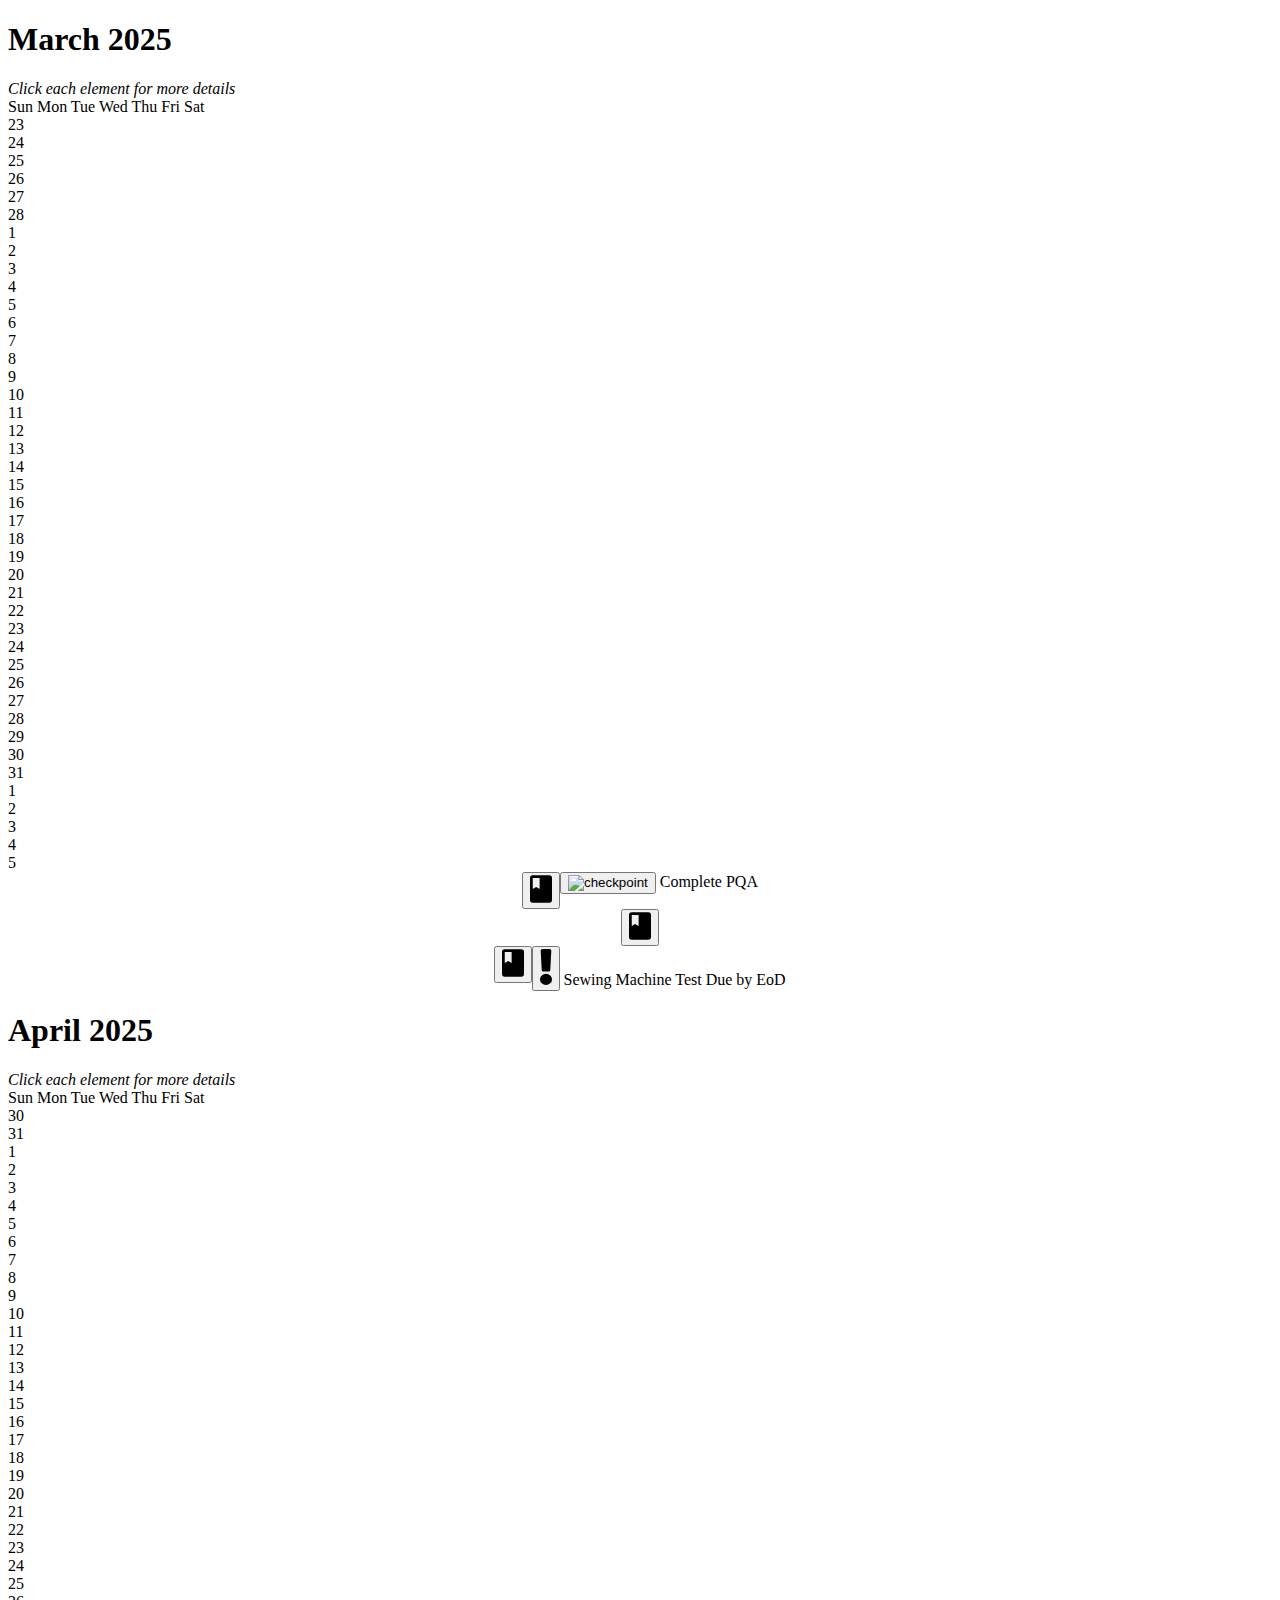
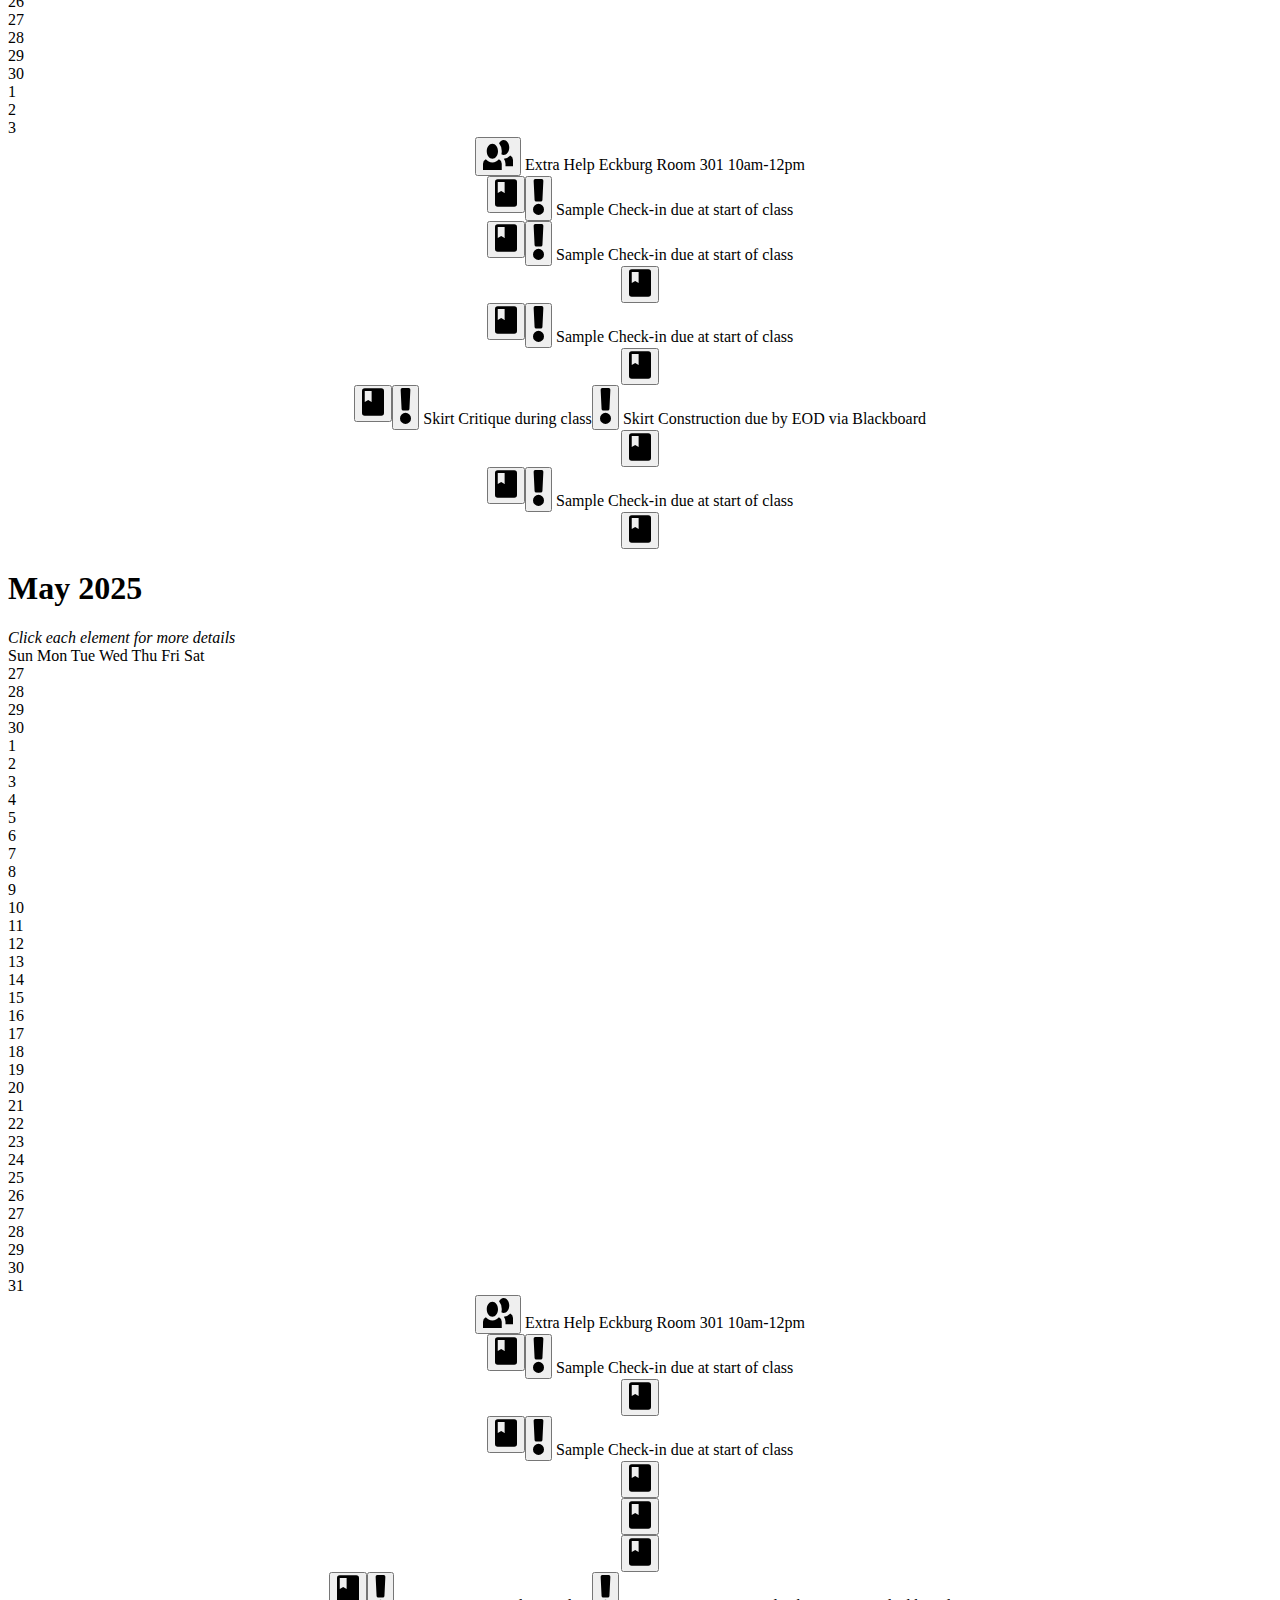
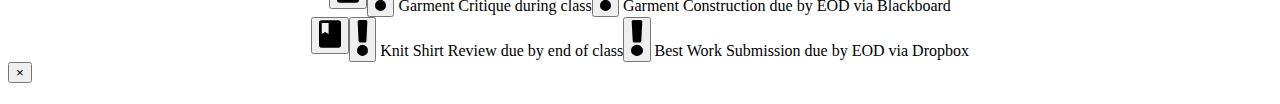
==== commit e140836d: "Update index.html" ====
--- a/index.html
+++ b/index.html
@@ -2,8 +2,10 @@
 <html lang="en">
 <head>
 <meta charset="utf-8" name="viewport" content="width=device-width, initial-scale=1.0">
-<title>FASH 100MW - Fall 2024</title>
-<link href="Fall2024.css" rel="stylesheet" type="text/css">
+<title>FASH 100MW - Spring 2025</title>
+<link href="Winter2025.css" rel="stylesheet" type="text/css">
+<script src="https://code.jquery.com/jquery-3.5.1.min.js"></script>
+<script src="https://cdn.jsdelivr.net/npm/bootstrap@5.0.2/dist/js/bootstrap.bundle.min.js" integrity="sha384-MrcW6ZMFYlzcLA8Nl+NtUVF0sA7MsXsP1UyJoMp4YLEuNSfAP+JcXn/tWtIaxVXM" crossorigin="anonymous"></script>
 <script>
     $(document).ready(function(){
         $('#class1').click(function(){
@@ -121,7 +123,7 @@
 <div class="body">
 <div class="calendar-container">
 <div class="calendar-header">
-<h1>September 2024</h1>
+<h1>March 2025</h1>
 <em>Click each element for more details</em></div>
 <div class="calendar">
 <!--days of the week---> 
@@ -133,67 +135,79 @@
 <span class="day-name">Fri</span> 
 <span class="day-name-right">Sat</span> 
 <!--disabled dates--->
+<div class="day--disabled" style="grid-column: 1; grid-row: 2;">23</div>
+<div class="day--disabled" style="grid-column: 2; grid-row: 2;">24</div>
+<div class="day--disabled" style="grid-column: 3; grid-row: 2;">25</div>
+<div class="day--disabled" style="grid-column: 4; grid-row: 2;">26</div>
+<div class="day--disabled" style="grid-column: 5; grid-row: 2;">27</div>
+<div class="day--disabled" style="grid-column: 6; grid-row: 2;">28</div>
 <!--active dates--->
-<div class="day" style="grid-column: 1; grid-row: 2;">1</div>
-<div class="day" style="grid-column: 2; grid-row: 2;">2</div>
-<div class="day" style="grid-column: 3; grid-row: 2;">3</div>
-<div class="day" style="grid-column: 4; grid-row: 2;">4</div>
-<div class="day" style="grid-column: 5; grid-row: 2;">5</div>
-<div class="day" style="grid-column: 6; grid-row: 2;">6</div>
-<div class="day" style="grid-column: 7; grid-row: 2;">7</div>
-<div class="day" style="grid-column: 1; grid-row: 3;">8</div>
-<div class="day" style="grid-column: 2; grid-row: 3;">9</div>
-<div class="day" style="grid-column: 3; grid-row: 3;">10</div>
-<div class="day" style="grid-column: 4; grid-row: 3;">11</div>
-<div class="day" style="grid-column: 5; grid-row: 3;">12</div>
-<div class="day" style="grid-column: 6; grid-row: 3;">13</div>
-<div class="day" style="grid-column: 7; grid-row: 3;">14</div>
-<div class="day" style="grid-column: 1; grid-row: 4;">15</div>
-<div class="day" style="grid-column: 2; grid-row: 4;">16</div>
-<div class="day" style="grid-column: 3; grid-row: 4;">17</div>
-<div class="day" style="grid-column: 4; grid-row: 4;">18</div>
-<div class="day" style="grid-column: 5; grid-row: 4;">19</div>
-<div class="day" style="grid-column: 6; grid-row: 4;">20</div>
-<div class="day" style="grid-column: 7; grid-row: 4;">21</div>
-<div class="day" style="grid-column: 1; grid-row: 5;">22</div>
-<div class="day" style="grid-column: 2; grid-row: 5;">23</div>
-<div class="day" style="grid-column: 3; grid-row: 5;">24</div>
-<div class="day" style="grid-column: 4; grid-row: 5;">25</div>
-<div class="day" style="grid-column: 5; grid-row: 5;">26</div>
-<div class="day" style="grid-column: 6; grid-row: 5;">27</div>
-<div class="day" style="grid-column: 7; grid-row: 5;">28</div>
-<div class="day" style="grid-column: 1; grid-row: 6;">29</div>
-<div class="day" style="grid-column: 2; grid-row: 6;">30</div>
+<div class="day" style="grid-column: 7; grid-row: 2;">1</div>
+<div class="day" style="grid-column: 1; grid-row: 3;">2</div>
+<div class="day" style="grid-column: 2; grid-row: 3;">3</div>
+<div class="day" style="grid-column: 3; grid-row: 3;">4</div>
+<div class="day" style="grid-column: 4; grid-row: 3;">5</div>
+<div class="day" style="grid-column: 5; grid-row: 3;">6</div>
+<div class="day" style="grid-column: 6; grid-row: 3;">7</div>
+<div class="day" style="grid-column: 7; grid-row: 3;">8</div>
+<div class="day" style="grid-column: 1; grid-row: 4;">9</div>
+<div class="day" style="grid-column: 2; grid-row: 4;">10</div>
+<div class="day" style="grid-column: 3; grid-row: 4;">11</div>
+<div class="day" style="grid-column: 4; grid-row: 4;">12</div>
+<div class="day" style="grid-column: 5; grid-row: 4;">13</div>
+<div class="day" style="grid-column: 6; grid-row: 4;">14</div>
+<div class="day" style="grid-column: 7; grid-row: 4;">15</div>
+<div class="day" style="grid-column: 1; grid-row: 5;">16</div>
+<div class="day" style="grid-column: 2; grid-row: 5;">17</div>
+<div class="day" style="grid-column: 3; grid-row: 5;">18</div>
+<div class="day" style="grid-column: 4; grid-row: 5;">19</div>
+<div class="day" style="grid-column: 5; grid-row: 5;">20</div>
+<div class="day" style="grid-column: 6; grid-row: 5;">21</div>
+<div class="day" style="grid-column: 7; grid-row: 5;">22</div>
+<div class="day" style="grid-column: 1; grid-row: 6;">23</div>
+<div class="day" style="grid-column: 2; grid-row: 6;">24</div>
+<div class="day" style="grid-column: 3; grid-row: 6;">25</div>
+<div class="day" style="grid-column: 4; grid-row: 6;">26</div>
+<div class="day" style="grid-column: 5; grid-row: 6;">27</div>
+<div class="day" style="grid-column: 6; grid-row: 6;">28</div>
+<div class="day" style="grid-column: 7; grid-row: 6;">29</div>
+<div class="day" style="grid-column: 1; grid-row: 7;">30</div>
+<div class="day" style="grid-column: 2; grid-row: 7;">31</div>
 <!--disabled dates--->
-<div class="day--disabled" style="grid-column: 3; grid-row: 6;">1</div>
-<div class="day--disabled" style="grid-column: 4; grid-row: 6;">2</div>
-<div class="day--disabled" style="grid-column: 5; grid-row: 6;">3</div>
-<div class="day--disabled" style="grid-column: 6; grid-row: 6;">4</div>
-<div class="day--disabled" style="grid-column: 7; grid-row: 6;">5</div>
+<div class="day--disabled" style="grid-column: 3; grid-row: 7;">1</div>
+<div class="day--disabled" style="grid-column: 4; grid-row: 7;">2</div>
+<div class="day--disabled" style="grid-column: 5; grid-row: 7;">3</div>
+<div class="day--disabled" style="grid-column: 6; grid-row: 7;">4</div>
+<div class="day--disabled" style="grid-column: 7; grid-row: 7;">5</div>
 <!---extra space--->
 <div class="day" style="grid-column: 1; grid-row: 7; border-right: none;"></div>
 
 <!--EXTRA HELPS-->
+
 <!--End EXTRA HELPS-->
 	
-<!--CLASS Buttons--->
+<!--CLASS Buttons--->	
+<!--PQA DIV--->
+<div style="grid-column: 2 / span 1; grid-row: 3; display: flex; justify-content: center">
+	
+</div>
 <!--Class ONE DIV--->
-<div style="grid-column: 2 / span 1; grid-row: 3; display: flex; justify-content: center">
+<div style="grid-column: 2 / span 1; grid-row: 6; display: flex; justify-content: center">
 <div class="button-div">
 	<button class="button-class" id="class1">
 	<img class="book" src="Icon material-class.svg" alt="classInfo">
 	</button>
 	</div>
-<div class="popup" onclick="openPopup('assignPQA')">
-	<button class="button-remind">
-	<img  class="exclaim" src="Icon awesome-exclamation.svg" alt="reminder">
+<div class="popup">
+	<button class="button-check" onclick="openPopup('assignPQA')">
+	<img  class="checkpt" src="Icon awesome-user-check.svg" alt="checkpoint">
 	</button>
 	<span class="popuptext" id="assignPQA">Complete PQA
 </span>
 	</div>
 </div>
 <!--Class TWO DIV--->
-<div style="grid-column: 4 / span 1; grid-row: 3; display: flex; justify-content: center">
+<div style="grid-column: 4 / span 1; grid-row: 6; display: flex; justify-content: center">
   <div class="button-div">
     <button class="button-class" id="class2">
       <img class="book" src="Icon material-class.svg" alt="classInfo">
@@ -201,7 +215,7 @@
   </div>
 </div>
 <!--Class THREE DIV--->
-<div style="grid-column: 2 / span 1; grid-row: 4; display: flex; justify-content: center">
+<div style="grid-column: 2 / span 1; grid-row: 7; display: flex; justify-content: center">
   <div class="button-div">
     <button class="button-class" id="class3">
       <img class="book" src="Icon material-class.svg" alt="classInfo">
@@ -215,84 +229,12 @@
 </span>
 	</div>
 </div>
-<!--Class FOUR DIV--->
-<div style="grid-column: 4 / span 1; grid-row: 4; display: flex; justify-content: center">
-  <div class="button-div">
-    <button class="button-class" id="class4">
-      <img class="book" src="Icon material-class.svg" alt="classInfo">
-      </button>
-  </div>
-	<div class="popup">
-	<button class="button-remind" onclick="openPopup('assign02')">
-	<img  class="exclaim" src="Icon awesome-exclamation.svg" alt="reminder">
-	</button>
-	<span class="popuptext" id="assign02">Sample Check-in due at start of class
-</span>
-	</div>
-</div>
-<!--Class FIVE DIV--->
-<div style="grid-column: 2 / span 1; grid-row: 5; display: flex; justify-content: center">
-  <div class="button-div">
-    <button class="button-class" id="class5">
-      <img class="book" src="Icon material-class.svg" alt="classInfo">
-      </button>
-  </div>
-	<div class="popup">
-	<button class="button-remind" onclick="openPopup('assign03')">
-	<img  class="exclaim" src="Icon awesome-exclamation.svg" alt="reminder">
-	</button>
-	<span class="popuptext" id="assign03">Sample Check-in due at start of class
-</span>
-	</div>
-</div>
-<!--Class SIX DIV--->
-<div style="grid-column: 4 / span 1; grid-row: 5; display: flex; justify-content: center">
-  <div class="button-div">
-    <button class="button-class" id="class6">
-      <img class="book" src="Icon material-class.svg" alt="classInfo">
-      </button>
-  </div>
-</div>
-
-<!--Class SEVEN DIV--->
-<div style="grid-column: 2 / span 1; grid-row: 6; display: flex; justify-content: center">
-  <div class="button-div">
-    <button class="button-class" id="class7">
-      <img class="book" src="Icon material-class.svg" alt="classInfo">
-      </button>
-  </div>
-	<div class="popup">
-	<button class="button-remind" onclick="openPopup('assign04')">
-	<img  class="exclaim" src="Icon awesome-exclamation.svg" alt="reminder">
-	</button>
-	<span class="popuptext" id="assign04">Sample Check-in due at start of class
-</span>
-	</div>
-</div>
-<!--CLASS POPUPS--->
-<!-- Modal HTML -->
-    <div id="myModal" class="modal" tabindex="-1">
-        <div class="modal-dialog">
-            <div class="modal-content">
-                <div class="modal-header">
-                    <button type="button" class="close" data-dismiss="modal">&times;</button>
-					<h4 id="modal-title" class="modal-title"></h4>
-                </div>
-                <div id="modal-body" class="modal-body">
-                </div>
-		<div id="modal-footer" class="modal-footer">
-                </div>
-            </div>
-        </div>
-    </div>
-
-</div>
-</div>
-</div>
-<div class="body">
+</div>
+</div>
+
 <div class="calendar-container">
 <div class="calendar-header">
-<h1>October 2024</h1>
+<h1>April 2025</h1>
 <em>Click each element for more details</em></div>
 <div class="calendar">
 <!--days of the week---> 
@@ -302,10 +244,10 @@
 <span class="day-name">Wed</span> 
 <span class="day-name">Thu</span> 
 <span class="day-name">Fri</span> 
-<span class="day-name-right">Sat</span> 
+<span class="day-name-right">Sat</span>
 <!--disabled dates--->
-<div class="day--disabled" style="grid-column: 1; grid-row: 2;">29</div>
-<div class="day--disabled" style="grid-column: 2; grid-row: 2;">30</div>
+<div class="day--disabled" style="grid-column: 1; grid-row: 2;">30</div>
+<div class="day--disabled" style="grid-column: 2; grid-row: 2;">31</div>
 <!--active dates--->
 <div class="day" style="grid-column: 3; grid-row: 2;">1</div>
 <div class="day" style="grid-column: 4; grid-row: 2;">2</div>
@@ -337,15 +279,15 @@
 <div class="day" style="grid-column: 2; grid-row: 6;">28</div>
 <div class="day" style="grid-column: 3; grid-row: 6;">29</div>
 <div class="day" style="grid-column: 4; grid-row: 6;">30</div>
-<div class="day" style="grid-column: 5; grid-row: 6;">31</div>
 <!--disabled dates--->
-<div class="day--disabled" style="grid-column: 6; grid-row: 6;">1</div>
-<div class="day--disabled" style="grid-column: 7; grid-row: 6;">2</div>
+<div class="day--disabled" style="grid-column: 5; grid-row: 6;">1</div>
+<div class="day--disabled" style="grid-column: 6; grid-row: 6;">2</div>
+<div class="day--disabled" style="grid-column: 7; grid-row: 6;">3</div>
 <!---extra space--->
 <div class="day" style="grid-column: 1; grid-row: 7; border-right: none;"></div>
 <!--EXTRA HELPS-->
 <!--Extra Help One--->
-<div style="grid-column: 6 / span 1; grid-row: 2; display: flex; justify-content: center">
+<div style="grid-column: 6 / span 1; grid-row: 4; display: flex; justify-content: center">
   <div class="popup">
 	<button class="button-help" onclick="openPopup('help01')">
 	<img class="people" src="Icon open-people.svg" alt="extra help">
@@ -355,10 +297,62 @@
 	</div>
 </div>
 <!--End EXTRA HELPS-->
-
 <!--CLASS BARS--->
+<!--Class FOUR DIV--->
+<div style="grid-column: 4 / span 1; grid-row: 2; display: flex; justify-content: center">
+  <div class="button-div">
+    <button class="button-class" id="class4">
+      <img class="book" src="Icon material-class.svg" alt="classInfo">
+      </button>
+  </div>
+	<div class="popup">
+	<button class="button-remind" onclick="openPopup('assign02')">
+	<img  class="exclaim" src="Icon awesome-exclamation.svg" alt="reminder">
+	</button>
+	<span class="popuptext" id="assign02">Sample Check-in due at start of class
+</span>
+	</div>
+</div>
+<!--Class FIVE DIV--->
+<div style="grid-column: 2 / span 1; grid-row: 3; display: flex; justify-content: center">
+  <div class="button-div">
+    <button class="button-class" id="class5">
+      <img class="book" src="Icon material-class.svg" alt="classInfo">
+      </button>
+  </div>
+	<div class="popup">
+	<button class="button-remind" onclick="openPopup('assign03')">
+	<img  class="exclaim" src="Icon awesome-exclamation.svg" alt="reminder">
+	</button>
+	<span class="popuptext" id="assign03">Sample Check-in due at start of class
+</span>
+	</div>
+</div>
+<!--Class SIX DIV--->
+<div style="grid-column: 4 / span 1; grid-row: 3; display: flex; justify-content: center">
+  <div class="button-div">
+    <button class="button-class" id="class6">
+      <img class="book" src="Icon material-class.svg" alt="classInfo">
+      </button>
+  </div>
+</div>
+<!--Class SEVEN DIV--->
+<div style="grid-column: 2 / span 1; grid-row: 4; display: flex; justify-content: center">
+  <div class="button-div">
+    <button class="button-class" id="class7">
+      <img class="book" src="Icon material-class.svg" alt="classInfo">
+      </button>
+  </div>
+	<div class="popup">
+	<button class="button-remind" onclick="openPopup('assign04')">
+	<img  class="exclaim" src="Icon awesome-exclamation.svg" alt="reminder">
+	</button>
+	<span class="popuptext" id="assign04">Sample Check-in due at start of class
+</span>
+	</div>
+</div>
 <!--Class EIGHT DIV--->
-<div style="grid-column: 4 / span 1; grid-row: 2; display: flex; justify-content: center">
+<div style="grid-column: 4 / span 1; grid-row: 4; display: flex; justify-content: center">
   <div class="button-div">
     <button class="button-class" id="class8">
       <img class="book" src="Icon material-class.svg" alt="classInfo">
@@ -367,7 +361,7 @@
 
 </div>
 <!--Class NINE DIV--->
-<div style="grid-column: 2 / span 1; grid-row: 3; display: flex; justify-content: center">
+<div style="grid-column: 2 / span 1; grid-row: 5; display: flex; justify-content: center">
   <div class="button-div">
     <button class="button-class" id="class9">
       <img class="book" src="Icon material-class.svg" alt="classInfo">
@@ -389,7 +383,7 @@
 	</div>
 </div>
 <!--Class TEN DIV--->
-<div style="grid-column: 4 / span 1; grid-row: 3; display: flex; justify-content: center">
+<div style="grid-column: 4 / span 1; grid-row: 5; display: flex; justify-content: center">
   <div class="button-div">
     <button class="button-class" id="class10">
       <img class="book" src="Icon material-class.svg" alt="classInfo">
@@ -398,7 +392,7 @@
 	
 </div>
 <!--Class ELEVEN DIV--->
-<div style="grid-column: 2 / span 1; grid-row: 4; display: flex; justify-content: center">
+<div style="grid-column: 2 / span 1; grid-row: 6; display: flex; justify-content: center">
   <div class="button-div">
     <button class="button-class" id="class11">
       <img class="book" src="Icon material-class.svg" alt="classInfo">
@@ -413,71 +407,19 @@
 	</div>
 </div>
 <!--Class TWELVE DIV--->
-<div style="grid-column: 4 / span 1; grid-row: 4; display: flex; justify-content: center">
+<div style="grid-column: 4 / span 1; grid-row: 6; display: flex; justify-content: center">
   <div class="button-div">
     <button class="button-class" id="class12">
       <img class="book" src="Icon material-class.svg" alt="classInfo">
       </button>
   </div>
 </div>
-
-<!--Class THIRTEEN DIV--->
-<div style="grid-column: 2 / span 1; grid-row: 5; display: flex; justify-content: center">
-  <div class="button-div">
-    <button class="button-class" id="class13">
-      <img class="book" src="Icon material-class.svg" alt="classInfo">
-      </button>
-  </div>
-	<div class="popup">
-	<button class="button-remind" onclick="openPopup('assign08')">
-	<img  class="exclaim" src="Icon awesome-exclamation.svg" alt="reminder">
-	</button>
-	<span class="popuptext" id="assign08">Sample Check-in due at start of class
-</span>
-	</div>
-</div>
-<!--Class FOURTEEN DIV--->
-<div style="grid-column: 4 / span 1; grid-row: 5; display: flex; justify-content: center">
-  <div class="button-div">
-    <button class="button-class" id="class14">
-      <img class="book" src="Icon material-class.svg" alt="classInfo">
-      </button>
-  </div>
-</div>
-<!--Class FIFTEEN DIV--->
-<div style="grid-column: 2 / span 1; grid-row: 6; display: flex; justify-content: center">
-  <div class="button-div">
-    <button class="button-class" id="class15">
-      <img class="book" src="Icon material-class.svg" alt="classInfo">
-      </button>
-  </div>
-	<div class="popup">
-	<button class="button-remind" onclick="openPopup('assign09')">
-	<img  class="exclaim" src="Icon awesome-exclamation.svg" alt="reminder">
-	</button>
-	<span class="popuptext" id="assign09">Sample Check-in due at start of class
-</span>
-	</div>
-</div>
-<!--Class SIXTEEN DIV--->
-<div style="grid-column: 4 / span 1; grid-row: 6; display: flex; justify-content: center">
-  <div class="button-div">
-    <button class="button-class" id="class16">
-      <img class="book" src="Icon material-class.svg" alt="classInfo">
-      </button>
-  </div>
-	
-</div>
-<!---End CLASS BARS--->
-	
-
-</div>
-</div>
-</div>
-<div class="body">
+</div>
+</div>
+
 <div class="calendar-container">
 <div class="calendar-header">
-<h1>November 2024</h1>
+<h1>May 2025</h1>
 <em>Click each element for more details</em></div>
 <!--days of the week---> 
 <div class="calendar">
@@ -493,44 +435,45 @@
 <div class="day--disabled" style="grid-column: 2; grid-row: 2;">28</div>
 <div class="day--disabled" style="grid-column: 3; grid-row: 2;">29</div>
 <div class="day--disabled" style="grid-column: 4; grid-row: 2;">30</div>
-<div class="day--disabled" style="grid-column: 5; grid-row: 2;">31</div>
 <!--active dates--->
-<div class="day" style="grid-column: 6; grid-row: 2;">1</div>
-<div class="day" style="grid-column: 7; grid-row: 2;">2</div>
-<div class="day" style="grid-column: 1; grid-row: 3;">3</div>
-<div class="day" style="grid-column: 2; grid-row: 3;">4</div>
-<div class="day" style="grid-column: 3; grid-row: 3;">5</div>
-<div class="day" style="grid-column: 4; grid-row: 3;">6</div>
-<div class="day" style="grid-column: 5; grid-row: 3;">7</div>
-<div class="day" style="grid-column: 6; grid-row: 3;">8</div>
-<div class="day" style="grid-column: 7; grid-row: 3;">9</div>
-<div class="day" style="grid-column: 1; grid-row: 4;">10</div>
-<div class="day" style="grid-column: 2; grid-row: 4;">11</div>
-<div class="day" style="grid-column: 3; grid-row: 4;">12</div>
-<div class="day" style="grid-column: 4; grid-row: 4;">13</div>
-<div class="day" style="grid-column: 5; grid-row: 4;">14</div>
-<div class="day" style="grid-column: 6; grid-row: 4;">15</div>
-<div class="day" style="grid-column: 7; grid-row: 4;">16</div>
-<div class="day" style="grid-column: 1; grid-row: 5;">17</div>
-<div class="day" style="grid-column: 2; grid-row: 5;">18</div>
-<div class="day" style="grid-column: 3; grid-row: 5;">19</div>
-<div class="day" style="grid-column: 4; grid-row: 5;">20</div>
-<div class="day" style="grid-column: 5; grid-row: 5;">21</div>
-<div class="day" style="grid-column: 6; grid-row: 5;">22</div>
-<div class="day" style="grid-column: 7; grid-row: 5;">23</div>
-<div class="day" style="grid-column: 1; grid-row: 6;">24</div>
-<div class="day" style="grid-column: 2; grid-row: 6;">25</div>
-<div class="day" style="grid-column: 3; grid-row: 6;">26</div>
-<div class="day" style="grid-column: 4; grid-row: 6;">27</div>
-<div class="day" style="grid-column: 5; grid-row: 6;">28</div>
-<div class="day" style="grid-column: 6; grid-row: 6;">29</div>
-<div class="day" style="grid-column: 7; grid-row: 6;">30</div>
+<div class="day" style="grid-column: 5; grid-row: 2;">1</div>
+<div class="day" style="grid-column: 6; grid-row: 2;">2</div>
+<div class="day" style="grid-column: 7; grid-row: 2;">3</div>
+<div class="day" style="grid-column: 1; grid-row: 3;">4</div>
+<div class="day" style="grid-column: 2; grid-row: 3;">5</div>
+<div class="day" style="grid-column: 3; grid-row: 3;">6</div>
+<div class="day" style="grid-column: 4; grid-row: 3;">7</div>
+<div class="day" style="grid-column: 5; grid-row: 3;">8</div>
+<div class="day" style="grid-column: 6; grid-row: 3;">9</div>
+<div class="day" style="grid-column: 7; grid-row: 3;">10</div>
+<div class="day" style="grid-column: 1; grid-row: 4;">11</div>
+<div class="day" style="grid-column: 2; grid-row: 4;">12</div>
+<div class="day" style="grid-column: 3; grid-row: 4;">13</div>
+<div class="day" style="grid-column: 4; grid-row: 4;">14</div>
+<div class="day" style="grid-column: 5; grid-row: 4;">15</div>
+<div class="day" style="grid-column: 6; grid-row: 4;">16</div>
+<div class="day" style="grid-column: 7; grid-row: 4;">17</div>
+<div class="day" style="grid-column: 1; grid-row: 5;">18</div>
+<div class="day" style="grid-column: 2; grid-row: 5;">19</div>
+<div class="day" style="grid-column: 3; grid-row: 5;">20</div>
+<div class="day" style="grid-column: 4; grid-row: 5;">21</div>
+<div class="day" style="grid-column: 5; grid-row: 5;">22</div>
+<div class="day" style="grid-column: 6; grid-row: 5;">23</div>
+<div class="day" style="grid-column: 7; grid-row: 5;">24</div>
+<div class="day" style="grid-column: 1; grid-row: 6;">25</div>
+<div class="day" style="grid-column: 2; grid-row: 6;">26</div>
+<div class="day" style="grid-column: 3; grid-row: 6;">27</div>
+<div class="day" style="grid-column: 4; grid-row: 6;">28</div>
+<div class="day" style="grid-column: 5; grid-row: 6;">29</div>
+<div class="day" style="grid-column: 6; grid-row: 6;">30</div>
+<div class="day" style="grid-column: 7; grid-row: 6;">31</div>
 <!--disabled dates--->
+
 <!---extra space--->
 <div class="day" style="grid-column: 1; grid-row: 7; border-right: none;"></div>
 <!--EXTRA HELPS-->
 <!--Extra Help Two--->
-<div style="grid-column: 6 / span 1; grid-row: 2; display: flex; justify-content: center">
+<div style="grid-column: 6 / span 1; grid-row: 4; display: flex; justify-content: center">
   <div class="popup">
 	<button class="button-help" onclick="openPopup('help02')">
 	<img class="people" src="Icon open-people.svg" alt="extra help">
@@ -540,10 +483,56 @@
 	</div>
 </div>
 <!--End EXTRA HELPS-->
+<!--CLASS BARS--->
+<!--Class THIRTEEN DIV--->
+<div style="grid-column: 2 / span 1; grid-row: 3; display: flex; justify-content: center">
+  <div class="button-div">
+    <button class="button-class" id="class13">
+      <img class="book" src="Icon material-class.svg" alt="classInfo">
+      </button>
+  </div>
+	<div class="popup">
+	<button class="button-remind" onclick="openPopup('assign08')">
+	<img  class="exclaim" src="Icon awesome-exclamation.svg" alt="reminder">
+	</button>
+	<span class="popuptext" id="assign08">Sample Check-in due at start of class
+</span>
+	</div>
+</div>
+<!--Class FOURTEEN DIV--->
+<div style="grid-column: 4 / span 1; grid-row: 3; display: flex; justify-content: center">
+  <div class="button-div">
+    <button class="button-class" id="class14">
+      <img class="book" src="Icon material-class.svg" alt="classInfo">
+      </button>
+  </div>
+</div>
+<!--Class FIFTEEN DIV--->
+<div style="grid-column: 2 / span 1; grid-row: 4; display: flex; justify-content: center">
+  <div class="button-div">
+    <button class="button-class" id="class15">
+      <img class="book" src="Icon material-class.svg" alt="classInfo">
+      </button>
+  </div>
+	<div class="popup">
+	<button class="button-remind" onclick="openPopup('assign09')">
+	<img  class="exclaim" src="Icon awesome-exclamation.svg" alt="reminder">
+	</button>
+	<span class="popuptext" id="assign09">Sample Check-in due at start of class
+</span>
+	</div>
+</div>
+<!--Class SIXTEEN DIV--->
+<div style="grid-column: 4 / span 1; grid-row: 4; display: flex; justify-content: center">
+  <div class="button-div">
+    <button class="button-class" id="class16">
+      <img class="book" src="Icon material-class.svg" alt="classInfo">
+      </button>
+  </div>
 	
-<!--CLASS BARS--->
+</div>
 <!--Class SEVENTEEN DIV--->
-<div style="grid-column: 2 / span 1; grid-row: 3; display: flex; justify-content: center">
+<div style="grid-column: 2 / span 1; grid-row: 5; display: flex; justify-content: center">
   <div class="button-div">
     <button class="button-class" id="class17">
       <img class="book" src="Icon material-class.svg" alt="classInfo">
@@ -552,7 +541,7 @@
 	
 </div>
 <!--Class EIGHTEEN DIV--->
-<div style="grid-column: 4 / span 1; grid-row: 3; display: flex; justify-content: center">
+<div style="grid-column: 4 / span 1; grid-row: 5; display: flex; justify-content: center">
   <div class="button-div">
     <button class="button-class" id="class18">
       <img class="book" src="Icon material-class.svg" alt="classInfo">
@@ -561,7 +550,7 @@
 	
 </div>
 <!--Class NINETEEN DIV--->
-<div style="grid-column: 2 / span 1; grid-row: 4; display: flex; justify-content: center">
+<div style="grid-column: 2 / span 1; grid-row: 6; display: flex; justify-content: center">
   <div class="button-div">
     <button class="button-class" id="class19">
       <img class="book" src="Icon material-class.svg" alt="classInfo">
@@ -583,7 +572,7 @@
 	</div>
 </div>
 <!--Class TWENTY DIV--->
-<div style="grid-column: 4 / span 1; grid-row: 4; display: flex; justify-content: center">
+<div style="grid-column: 4 / span 1; grid-row: 6; display: flex; justify-content: center">
   <div class="button-div">
     <button class="button-class" id="class20">
       <img class="book" src="Icon material-class.svg" alt="classInfo">
@@ -609,6 +598,21 @@
 </div>
 </div>
 </div>
-<script src="https://cdn.jsdelivr.net/npm/bootstrap@5.0.2/dist/js/bootstrap.bundle.min.js" integrity="sha384-MrcW6ZMFYlzcLA8Nl+NtUVF0sA7MsXsP1UyJoMp4YLEuNSfAP+JcXn/tWtIaxVXM" crossorigin="anonymous"></script>
+
+<!-- Modal HTML -->
+    <div id="myModal" class="modal" tabindex="-1">
+        <div class="modal-dialog">
+            <div class="modal-content">
+                <div class="modal-header">
+                    <button type="button" class="close" data-bs-dismiss="modal">&times;</button>
+					<h4 id="modal-title" class="modal-title"></h4>
+                </div>
+                <div id="modal-body" class="modal-body">
+                </div>
+		<div id="modal-footer" class="modal-footer">
+                </div>
+            </div>
+        </div>
+    </div>
 	</body>
 </html>
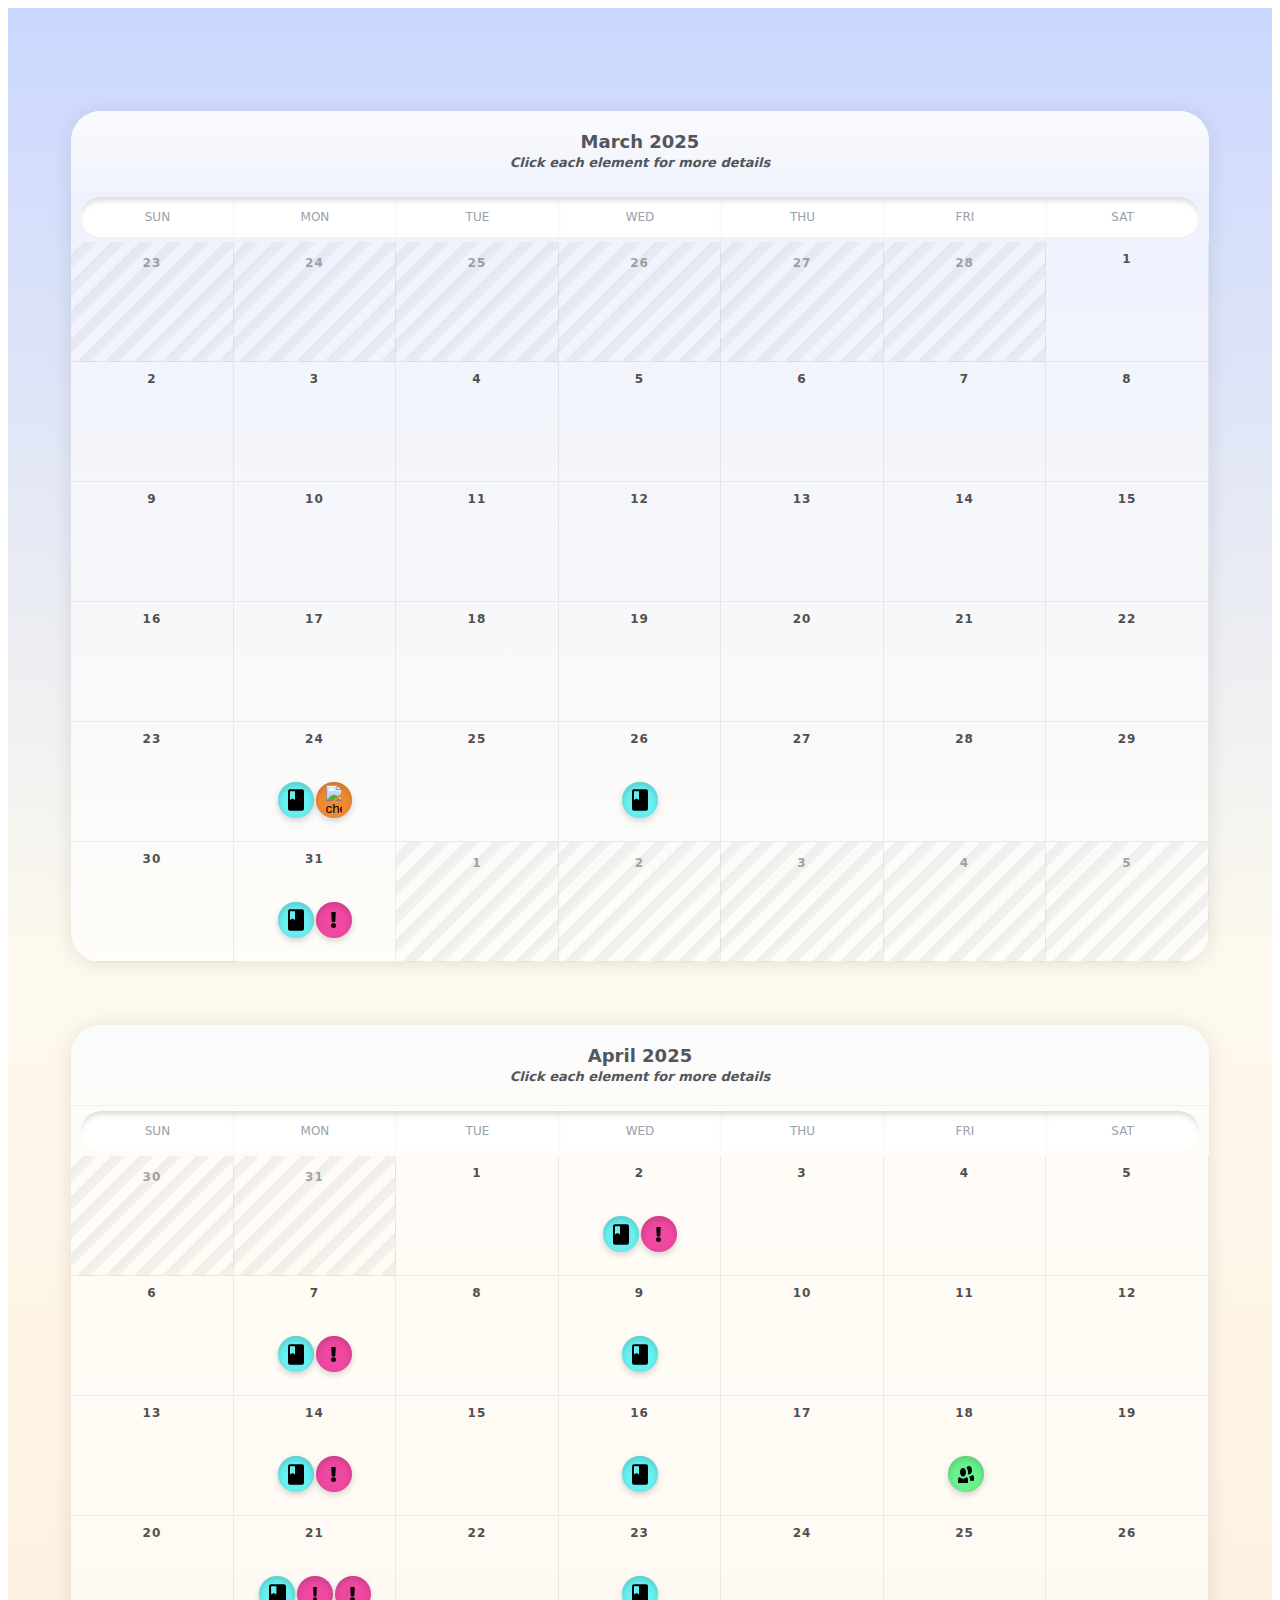
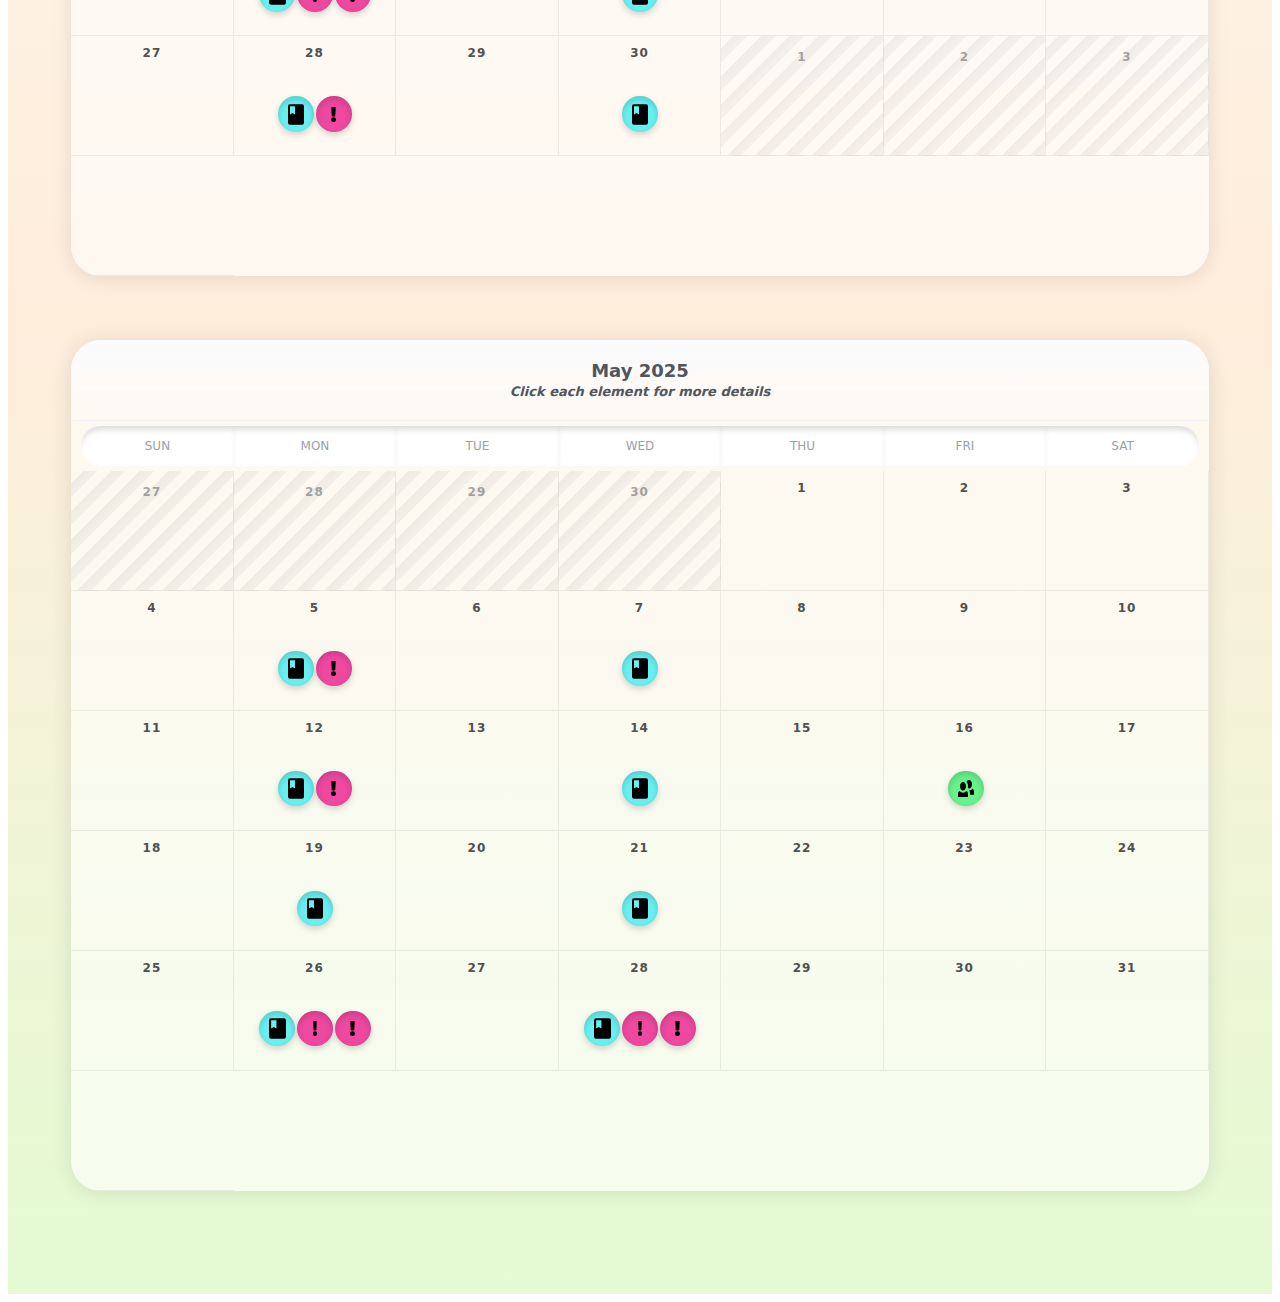
==== commit da37433a: "Update index.html" ====
--- a/index.html
+++ b/index.html
@@ -3,7 +3,7 @@
 <head>
 <meta charset="utf-8" name="viewport" content="width=device-width, initial-scale=1.0">
 <title>FASH 100MW - Spring 2025</title>
-<link href="Winter2025.css" rel="stylesheet" type="text/css">
+<link href="Spring2025.css" rel="stylesheet" type="text/css">
 <script src="https://code.jquery.com/jquery-3.5.1.min.js"></script>
 <script src="https://cdn.jsdelivr.net/npm/bootstrap@5.0.2/dist/js/bootstrap.bundle.min.js" integrity="sha384-MrcW6ZMFYlzcLA8Nl+NtUVF0sA7MsXsP1UyJoMp4YLEuNSfAP+JcXn/tWtIaxVXM" crossorigin="anonymous"></script>
 <script>
--- a/Spring2025.css
+++ b/Spring2025.css
@@ -0,0 +1,482 @@
+@charset "utf-8";
+.body {
+	width: 100%; 
+	height: 100%; 
+	background: linear-gradient(#5881FD50, #FBEDC650, #FCC48D50, #A6F17050); 
+	padding: 40px 0; 
+	font-family: 'Segoe', 'Segoe UI', 'DejaVu Sans', 'Trebuchet MS', 'Verdana', 'sans-serif'; 
+	color: #51565d;
+	margin: 0;
+	position: relative;
+}
+
+.calendar-container {
+	width: 90%;
+	margin: 5%;
+	overflow: hidden;
+	box-shadow: 0 2px 20px rgba(0, 0, 0, 0.1); 
+	border-radius: 30px;
+	background: rgba(255,255,255,0.6);
+	max-width: 1200px;
+}
+
+.calendar-header {
+	text-align: center;
+	padding: 20px 0;
+	background: linear-gradient(to bottom, rgba(250, 251, 253,1) ,rgba(255,255,255,0.2));
+	border-bottom: 1px solid rgba(166, 168, 179, 0.12);
+}
+
+h1 {
+	margin: 0; 
+	font-size: 18px;
+}
+
+em {
+	margin: 5px 0 0 0; 
+	font-size: 13px; 
+	font-weight: 600; 
+	color: rgba(#51565d, .4);
+}
+.calendar {
+	display: grid; 
+	grid-template-columns: repeat(7, 1fr);
+	grid-template-rows: 50px; 
+	grid-auto-rows: 120px;
+	overflow: auto;
+}
+
+.day-name-left{
+	font-size: 12px; 
+	text-transform: uppercase; 
+	color: #99a1a7; 
+	text-align: center;
+	background-color: white;
+	border-radius: 30px 0 0 30px;
+	margin: 5px 0 5px 10px;
+	line-height: 40px; 
+	font-weight: 500;
+	box-shadow: inset 0px 6px 6px -3px rgba(0,0,0,0.16);
+}
+.day-name-right {
+	font-size: 12px; 
+	text-transform: uppercase; 
+	color: #99a1a7; 
+	text-align: center; 
+	background-color: white;
+	border-radius: 0 30px 30px 0;
+	margin: 5px 10px 5px 0;
+	line-height: 40px; 
+	font-weight: 500;
+	box-shadow: inset 0px 6px 6px -3px rgba(0,0,0,0.16);
+}
+.day-name {
+	font-size: 12px; 
+	text-transform: uppercase; 
+	color: #99a1a7; 
+	text-align: center; 
+	background-color: white;
+	margin: 5px 0 5px 0;
+	line-height: 40px; 
+	font-weight: 500;
+	box-shadow: inset 0px 6px 6px -3px rgba(0,0,0,0.16);
+}
+.day--disabled {
+	border-bottom: 1px solid rgba(112,112,112, 0.12); 
+	border-right: 1px solid rgba(112,112,112, 0.12); 
+	text-align: center; 
+	padding: 14px 20px; 
+	letter-spacing: 1px; 
+	font-size: 12px; 
+	font-weight: bold;
+	box-sizing: border-box; 
+	position: relative; 
+	color: rgba(80,80,80,0.5);
+	pointer-events: none; 
+	z-index: 1; background-image: repeating-linear-gradient(-45deg,
+  rgba(188,188,188,0.15),
+  rgba(158,158,158,0.15) 10px,
+  rgba(255,255,255,0) 10px,
+  rgba(255,255,255,0) 20px); 
+	cursor: not-allowed;
+}
+.day {
+	border-bottom: 1px solid rgba(112,112,112, 0.12); 
+	border-right: 1px solid rgba(112,112,112, 0.12); 
+	text-align: center; 
+	padding: 10px 20px; 
+	letter-spacing: 1px; 
+	font-size: 12px;
+	font-weight: bold;
+	box-sizing: border-box; 
+	color: rgba(80,80,80,1); 
+	position: relative; 
+	pointer-events: none; 
+	z-index: 1;
+}
+h3 {
+	margin: 0; 
+	font-size: 16px; 
+	color: rgba(0,0,0,0.5);
+}
+.class--bar {
+	border-left-width: 3px; 
+	padding: 8px 12px; 
+	margin: 10px; 
+	border-left-style: solid; 
+	font-size: 14px; 
+	position: relative; 
+	border-left-color: #009E5C; 
+	background: #B2D3BA; 
+	align-self: center; 
+	color:  #009E5C; 
+	margin-top: -5px;
+}
+
+.book {
+   display: block;
+  width: 70%;
+  margin: auto;
+    }
+
+.exclaim{
+	display: block;
+  width: 20%;
+  margin: auto;
+}
+
+.checkpt{
+	display: block;
+  width: 70%;
+  margin: auto;
+}
+
+.people{
+	display: block;
+  width: 70%;
+  margin: auto;
+}
+
+.button-div{
+	height:0;
+	width:22%;
+	padding-bottom:22%;
+	top: 50%;
+	position: relative;
+	 display: inline-block;
+  -webkit-user-select: none;
+  -moz-user-select: none;
+  -ms-user-select: none;
+  user-select: none;
+}
+.popup {
+	height:0;
+	width:22%;
+	padding-bottom:22%;
+	margin-left: 2px;
+	top: 50%;
+  position: relative;
+  display: inline-block;
+  cursor: pointer;
+  -webkit-user-select: none;
+  -moz-user-select: none;
+  -ms-user-select: none;
+  user-select: none;
+}
+.button-class{
+	height: 100%;
+	width: 100%;
+    background-color: rgba(104, 240, 241, 1.0);
+	border-radius: 50%;
+	box-shadow: inset 0px 3px 6px 0px rgba(0,0,0,0.16), 0px 3px 6px 0px rgba(0,0,0,0.16);
+	float: left;
+	display: flex;
+	justify-content: center;
+	border: none;
+	position: absolute;
+	transition-duration: 0.2s;
+	cursor: pointer;
+}
+.button-class:hover{
+	background-color: #40AAD7;
+}
+.button-remind{
+	height: 100%;
+	width: 100%;
+    background-color: rgba(238,72,160, 1.0);
+	border-radius: 50%;
+	box-shadow: inset 0px 3px 6px 0px rgba(0,0,0,0.16), 0px 3px 6px 0px rgba(0,0,0,0.16);
+	float: left;
+	display: flex;
+	justify-content: center;
+	border: none;
+	position: absolute;
+	transition-duration: 0.2s;
+	cursor: pointer;
+}
+.button-remind:hover{
+	background-color: #F01444;
+}
+.button-check{
+	height: 100%;
+	width: 100%;
+    background-color: rgba(241,138,49, 1.0);
+	border-radius: 50%;
+	box-shadow: inset 0px 3px 6px 0px rgba(0,0,0,0.16), 0px 3px 6px 0px rgba(0,0,0,0.16);
+	float: left;
+	display: flex;
+	justify-content: center;
+	border: none;
+	position: absolute;
+	transition-duration: 0.2s;
+	cursor: pointer;
+}
+.button-check:hover{
+	background-color: #DD5D10;
+}
+.button-help{
+	height: 100%;
+	width: 100%;
+    background-color: rgba(104,241,141, 1.0);
+	border-radius: 50%;
+	box-shadow: inset 0px 3px 6px 0px rgba(0,0,0,0.16), 0px 3px 6px 0px rgba(0,0,0,0.16);
+	float: left;
+	display: flex;
+	justify-content: center;
+	border: none;
+	position: absolute;
+	transition-duration: 0.2s;
+	cursor: pointer;
+}
+.button-help:hover{
+	background-color: #03BC35;
+}
+
+/* The Modal (background) */
+.modal {
+    display: none; /* Hidden by default */
+    position: fixed; /* Stay in place */
+    z-index: 10; /* Sit on top */
+    padding-top: 100px; /* Location of the box */
+    left: 0;
+    top: 0;
+    width: 100%; /* Full width */
+    height: 100%; /* Full height */
+    overflow: auto; /* Enable scroll if needed */
+    background-color: rgb(0,0,0); /* Fallback color */
+    background-color: rgba(0,0,0,0.4); /* Black w/ opacity */
+	
+}
+/* Important part */
+.modal-dialog{
+    overflow-y: initial !important
+}
+/* Modal Content */
+.modal-content {
+    position: relative;
+    background-color: #fefefe;
+    margin: auto;
+    padding: 0;
+    border: 1px solid #888;
+    width: 60vw;
+	height: 60vh;
+    box-shadow: 0 4px 8px 0 rgba(0,0,0,0.2),0 6px 20px 0 rgba(0,0,0,0.19);
+    -webkit-animation-name: animatetop;
+    -webkit-animation-duration: 0.4s;
+    animation-name: animatetop;
+    animation-duration: 0.4s;
+	border-radius: 30px;
+}
+
+/* Add Animation */
+@-webkit-keyframes animatetop {
+    from {top:-300px; opacity:0}
+    to {top:0; opacity:1}
+}
+
+@keyframes animatetop {
+    from {top:-300px; opacity:0}
+    to {top:0; opacity:1}
+}
+
+/* The Close Button */
+.close {
+    color: rgba(61,61,61,1.00);
+    font-size: 28px;
+    font-weight: bold;
+	top: 50%;
+	-ms-transform: translateY(50%);
+  transform: translateY(50%);
+	float: right;	
+}
+
+.close:hover,
+.close:focus {
+    color: #000;
+    text-decoration: none;
+    cursor: pointer;
+}
+
+.modal-header {
+	font-family: 'Segoe', 'Segoe UI', 'DejaVu Sans', 'Trebuchet MS', 'Verdana', 'sans-serif'; 
+    padding: 2px 16px;
+    color: rgba(61,61,61,1.00);
+	border-radius: 30px 30px 0 0;
+}
+
+.modal-body {
+	font-family: 'Segoe', 'Segoe UI', 'DejaVu Sans', 'Trebuchet MS', 'Verdana', 'sans-serif'; 
+	height: 45vh;
+	padding: 0 16px 0 16px;
+	margin: 0 16px 0 16px;
+	overflow-y: auto;
+}
+
+.modal-footer {
+    padding: 2px 16px;
+    color: white;
+	border-radius: 0 0 30px 30px;
+}
+/* width */
+::-webkit-scrollbar {
+  padding-right: 10px;
+	width: 20px;
+}
+
+/* Track */
+::-webkit-scrollbar-track {
+  box-shadow: inset 0 0 5px grey; 
+  border-radius: 10px;
+}
+ 
+/* Handle */
+::-webkit-scrollbar-thumb {
+  background: rgba(223,223,223,1.00); 
+  border-radius: 10px;
+}
+
+/* Handle on hover */
+::-webkit-scrollbar-thumb:hover {
+  background: rgba(166,163,163,1.00); 
+}
+.task__detail {
+	position: absolute; 
+	width: 750px; 
+	top: 50%; 
+	left: 50%; 
+	transform: translate(-50%, -50%); 
+	background: #fff; 
+	border: 1px solid rgba(166, 168, 179, 0.2); 
+	color: #000; 
+	padding: 10px; 
+	box-sizing: border-box; 
+	border-radius: 30px; 
+	box-shadow: 0 10px 40px rgba(1,16,43,0.70);  
+	z-index: 2;
+}
+.task__header {
+	width: 95%; 
+	display: table-cell; 
+	background: #BFE9EB; 
+	text-align: center; 
+	padding: 5px 0; 
+	border-radius: 4px;
+}
+h3 {
+	margin: 0; 
+	font-size: 16px; 
+	color: rgba(0,0,0,0.5);
+}
+.task__chapter {
+	font-size: 14px; 
+	font-weight: 500;
+}
+.task__list {
+	margin-top: 0px; 
+	font-size: 14px; 
+	margin-bottom: 5px; 
+	font-weight: 500; 
+	color: rgba(81,86,93,0.7);
+}
+li {
+	font-size: 14px;
+	color: rgba(81,86,93,0.7);
+}
+.assignment--bar {
+	border-left-width: 3px; 
+	padding: 4px 4px; 
+	margin: 10px; 
+	border-left-style: solid; 
+	font-size: 12px; position: relative; 
+	background:  #009E5C; 
+	border: 0; 
+	border-radius: 4px; 
+	align-self: end; 
+	color: #fff; 
+	box-shadow: 0 10px 14px rgba(71,134,255,0.4);
+}
+.assignment__detail {
+	position: absolute;
+	left: 0;
+	background: #fff; 
+	border: 1px solid rgba(166, 168, 179, 0.2); 
+	color: #000; 
+	padding: 10px; 
+	box-sizing: border-box; 
+	border-radius: 4px; 
+	box-shadow: 0 10px 40px rgba(0,0,0,0.08); 
+	z-index: 2;
+}
+.assignment__text {
+	margin-top: 0px;  
+	margin-bottom: 0; 
+	font-weight: 500; 
+	color: rgba(81,86,93,0.7);
+}
+
+/* The actual popup */
+.popup .popuptext {
+  visibility: hidden;
+  width: 120px;
+  background-color: #929292;
+  color: #fff;
+  text-align: center;
+font-size: 10pt;
+  border-radius: 6px;
+  padding: 2px 0;
+  position: absolute;
+  z-index: 5;
+  bottom: 100%;
+  left: 50%;
+  margin-left: -60px;
+}
+
+/* Popup arrow */
+.popup .popuptext::after {
+  content: "";
+  position: absolute;
+  top: 100%;
+  left: 50%;
+  margin-left: -5px;
+  border-width: 5px;
+  border-style: solid;
+  border-color: #929292 transparent transparent transparent;
+}
+
+/* Toggle this class - hide and show the popup */
+.popup .show {
+  visibility: visible;
+  -webkit-animation: fadeIn 1s;
+  animation: fadeIn 1s;
+}
+
+/* Add animation (fade in the popup) */
+@-webkit-keyframes fadeIn {
+  from {opacity: 0;} 
+  to {opacity: 1;}
+}
+
+@keyframes fadeIn {
+  from {opacity: 0;}
+  to {opacity:1 ;}
+}
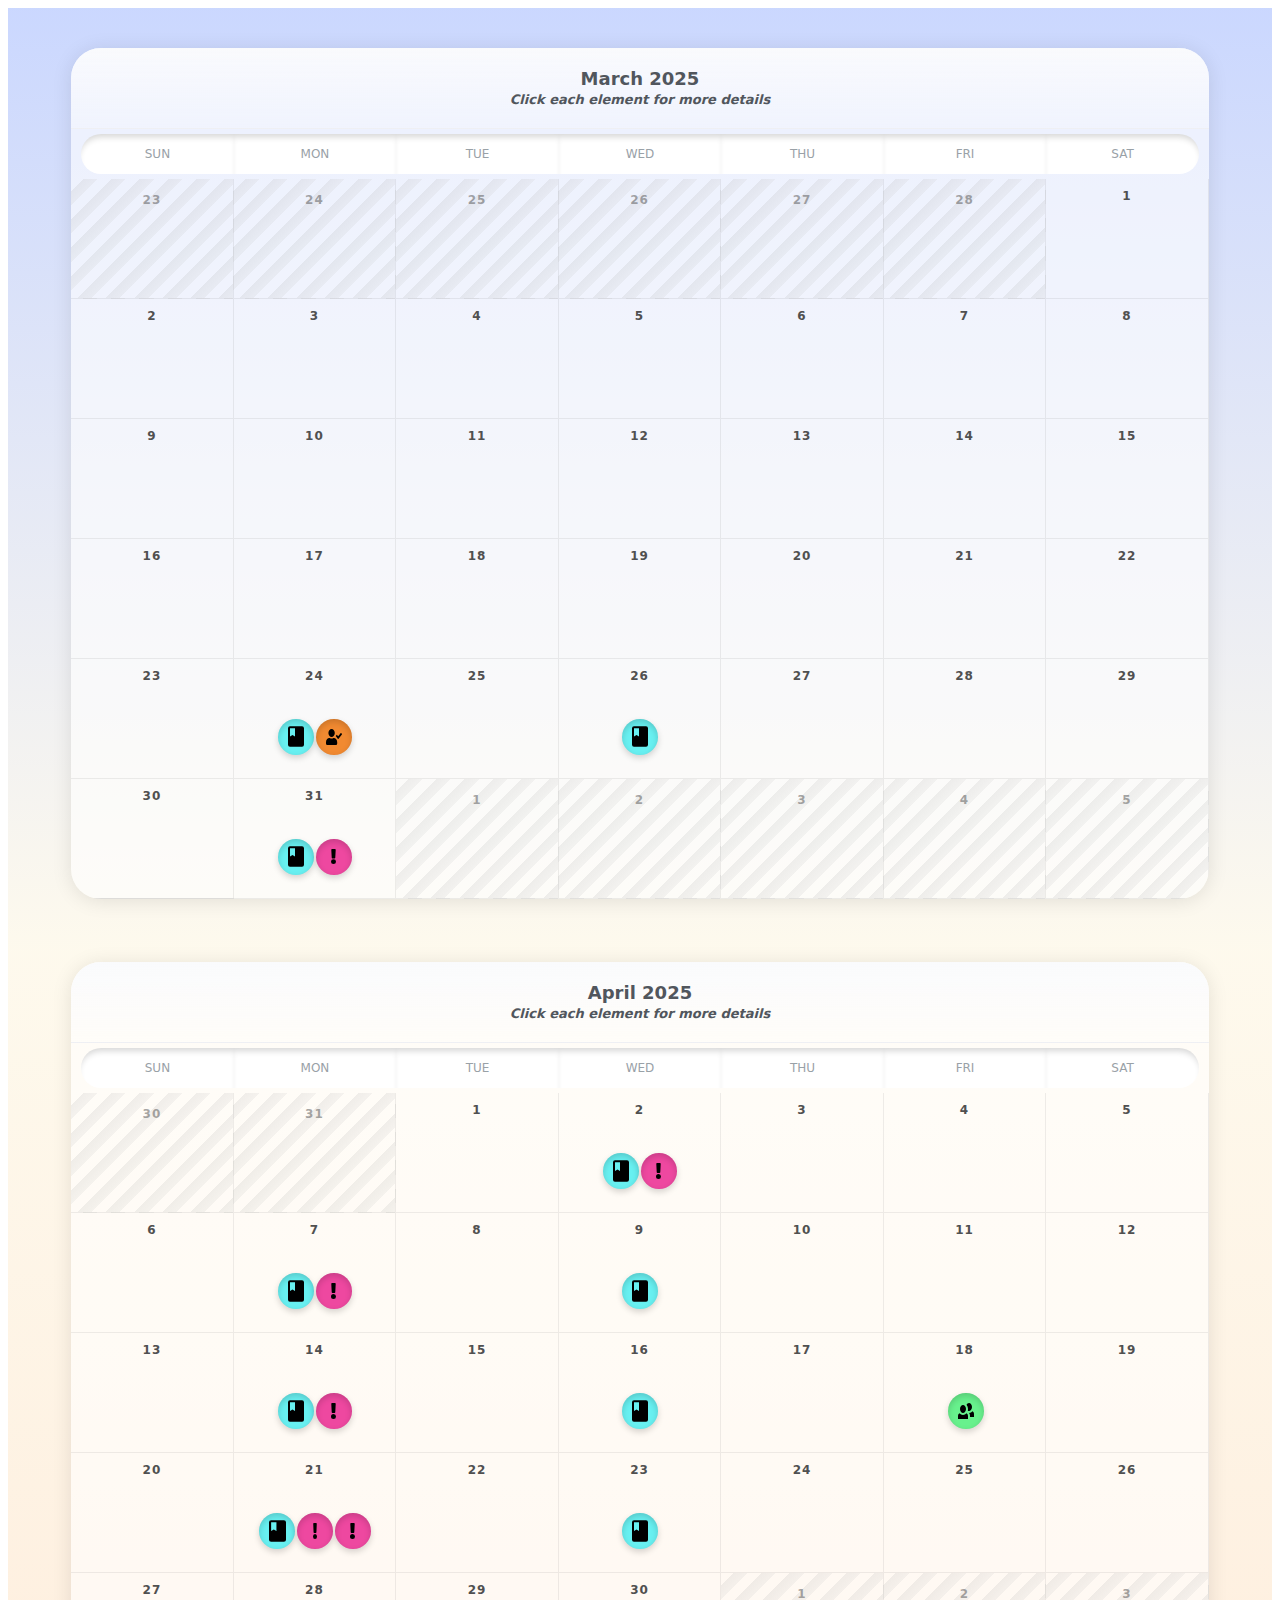
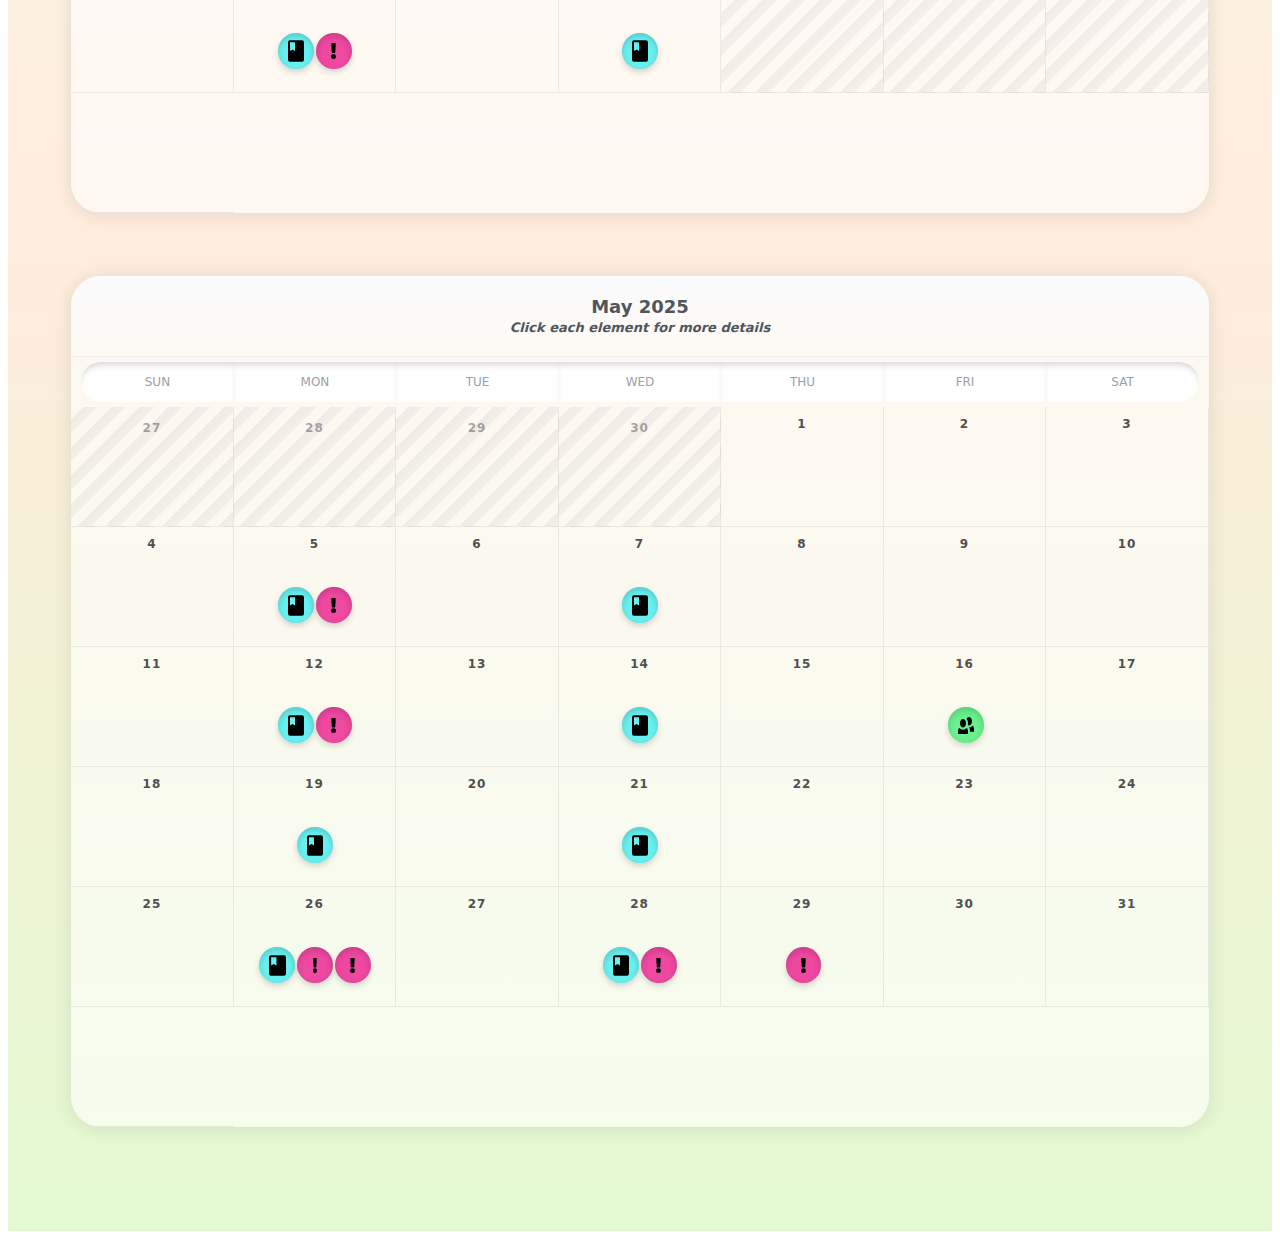
==== commit cb9be5b2: "Update index.html" ====
--- a/index.html
+++ b/index.html
@@ -585,6 +585,9 @@
 	<span class="popuptext" id="assign15">Knit Shirt Review due by end of class
 </span>
 	</div>
+</div>  
+<!--Thursday Best Work Submission--->	
+<div style="grid-column: 5 / span 1; grid-row: 6; display: flex; justify-content: center">
 	<div class="popup">
 	<button class="button-remind" onclick="openPopup('assign16')">
 	<img  class="exclaim" src="Icon awesome-exclamation.svg" alt="reminder">
@@ -592,7 +595,7 @@
 	<span class="popuptext" id="assign16">Best Work Submission due by EOD via Dropbox
 </span>
 	</div>
-</div>  
+</div>
 	
 <!--ClassBar END---> 
 </div>
--- a/Spring2025.css
+++ b/Spring2025.css
@@ -2,7 +2,9 @@
 .body {
 	width: 100%; 
 	height: 100%; 
-	background: linear-gradient(#5881FD50, #FBEDC650, #FCC48D50, #A6F17050); 
+background: -webkit-linear-gradient(#5881FD50, #FBEDC650, #FCC48D50, #A6F17050);
+background: -o-linear-gradient(#5881FD50, #FBEDC650, #FCC48D50, #A6F17050);
+background: linear-gradient(#5881FD50, #FBEDC650, #FCC48D50, #A6F17050); 
 	padding: 40px 0; 
 	font-family: 'Segoe', 'Segoe UI', 'DejaVu Sans', 'Trebuchet MS', 'Verdana', 'sans-serif'; 
 	color: #51565d;
@@ -12,7 +14,8 @@
 
 .calendar-container {
 	width: 90%;
-	margin: 5%;
+	margin: auto;
+	margin-bottom: 5%;
 	overflow: hidden;
 	box-shadow: 0 2px 20px rgba(0, 0, 0, 0.1); 
 	border-radius: 30px;
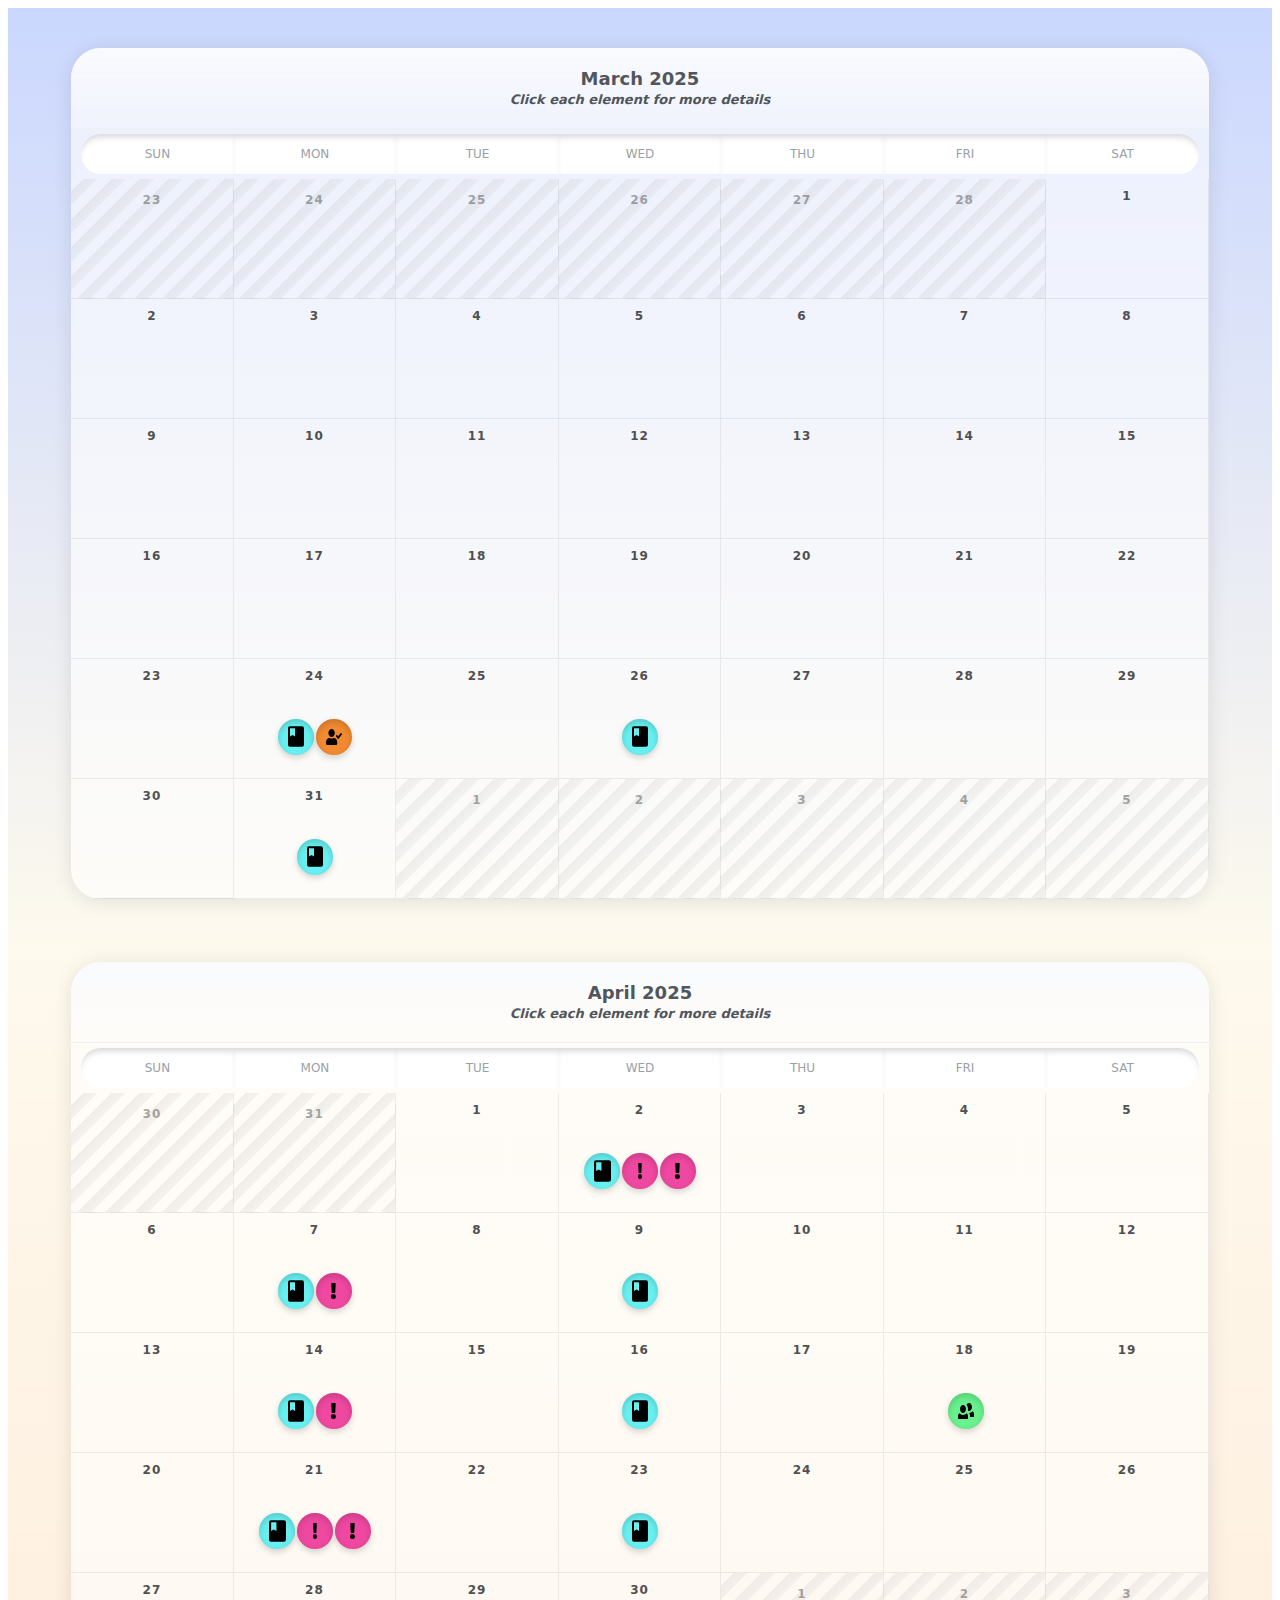
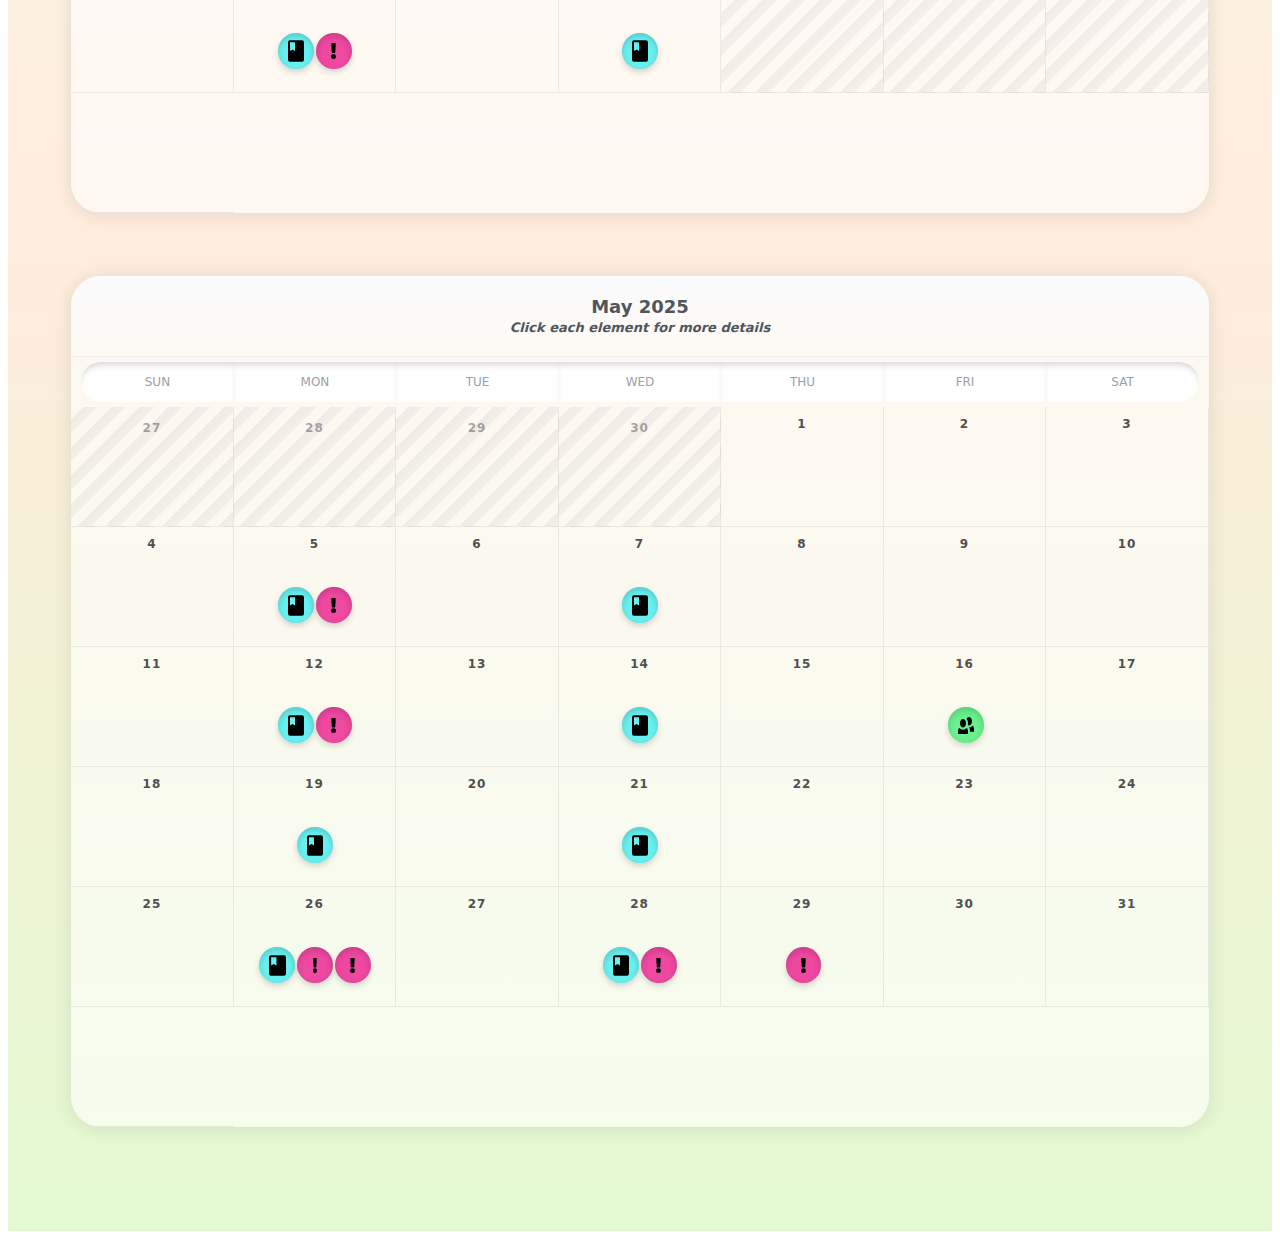
==== commit 5564c078: "Update index.html" ====
--- a/index.html
+++ b/index.html
@@ -221,13 +221,6 @@
       <img class="book" src="Icon material-class.svg" alt="classInfo">
       </button>
   </div>
-  <div class="popup">
-	<button class="button-remind" onclick="openPopup('assign01')">
-	<img  class="exclaim" src="Icon awesome-exclamation.svg" alt="reminder">
-	</button>
-	<span class="popuptext" id="assign01">Sewing Machine Test Due by EoD
-</span>
-	</div>
 </div>
 </div>
 </div>
@@ -312,6 +305,13 @@
 	<span class="popuptext" id="assign02">Sample Check-in due at start of class
 </span>
 	</div>
+	<div class="popup">
+	<button class="button-remind" onclick="openPopup('assign01')">
+	<img  class="exclaim" src="Icon awesome-exclamation.svg" alt="reminder">
+	</button>
+	<span class="popuptext" id="assign01">Sewing Machine Test Due by EoD
+</span>
+	</div>
 </div>
 <!--Class FIVE DIV--->
 <div style="grid-column: 2 / span 1; grid-row: 3; display: flex; justify-content: center">
